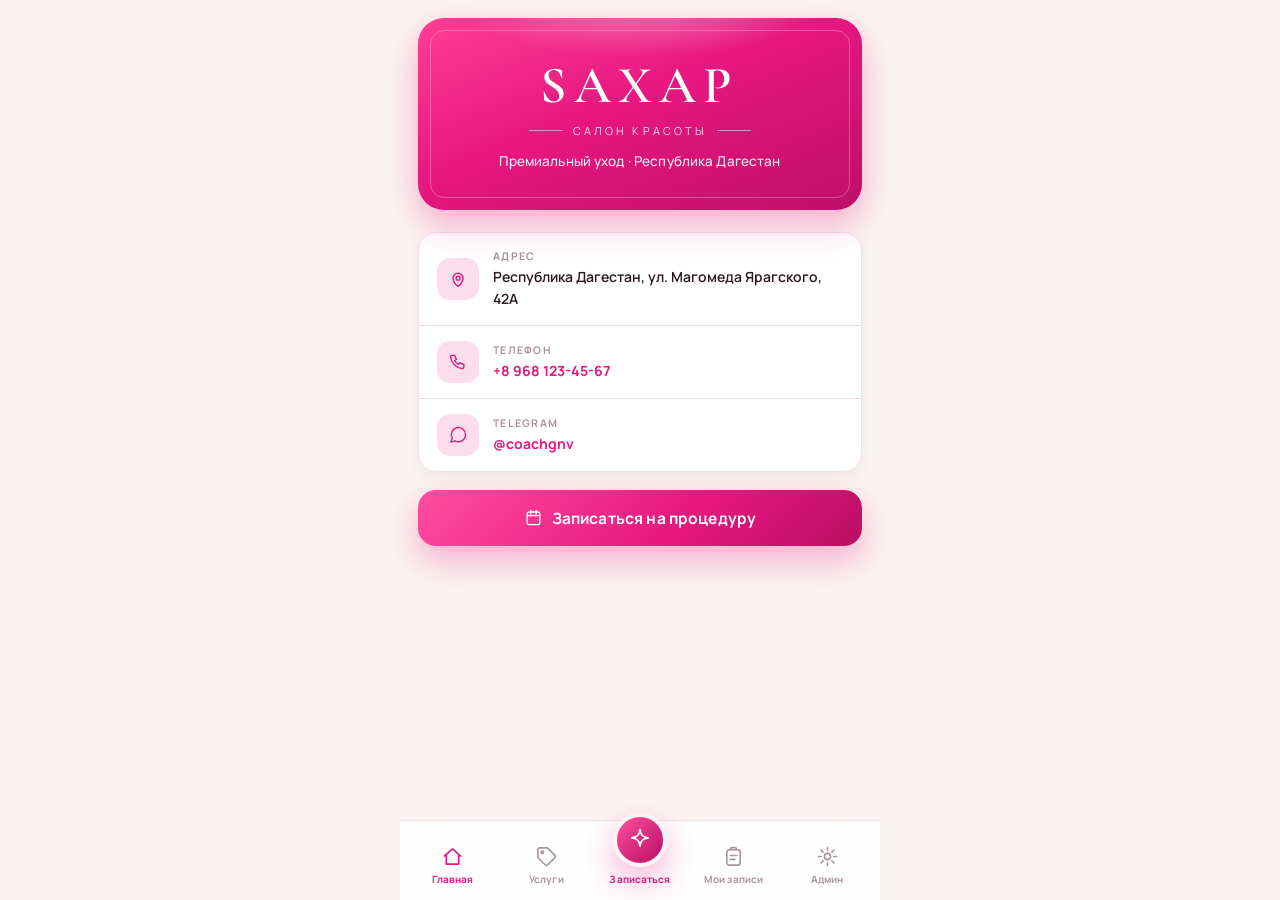
==== static/preview.html @ 78e29280 "Дизайн-концепт Magenta Mono: превью новой темы на основе логотипа - style-magenta.css: тема целиком " ====
<!DOCTYPE html>
<html lang="ru">
<head>
  <meta charset="UTF-8">
  <meta name="viewport" content="width=device-width, initial-scale=1.0, maximum-scale=1.0, user-scalable=no">
  <title>SAXAР — превью дизайна</title>
  <link rel="preconnect" href="https://fonts.googleapis.com">
  <link rel="preconnect" href="https://fonts.gstatic.com" crossorigin>
  <link href="https://fonts.googleapis.com/css2?family=Cormorant+Garamond:wght@500;600;700&family=Manrope:wght@400;500;600;700;800&display=swap&subset=cyrillic,latin" rel="stylesheet">
  <link rel="stylesheet" href="style.css?v=20260613">
  <!-- ════ ЗАГЛУШКИ ДЛЯ ОФФЛАЙН-ПРЕВЬЮ (Telegram + API) ════ -->
  <script>
    // Заглушка Telegram WebApp — initData пустой, чтобы показать вкладку «Админ»
    window.Telegram = { WebApp: {
      ready(){}, expand(){},
      initData: '',
      initDataUnsafe: { user: { id: 1, first_name: 'Амина', last_name: '' } },
      HapticFeedback: { selectionChanged(){}, notificationOccurred(){} },
      showConfirm(msg, cb){ cb(window.confirm(msg)); },
    }};

    // Мок-данные
    const MOCK_SERVICES = [
      { "id": "w_dep_pudra", "name": "Пудра энзимная", "price": "60 руб", "duration": 10, "category": "🪒 Депиляция (доп.)", "gender": "female"},
      { "id": "w_dep_maska", "name": "Противовоспалительная маска", "price": "60 руб", "duration": 10, "category": "🪒 Депиляция (доп.)", "gender": "female"},
      { "id": "w_dep_gel", "name": "Обезболивающий гель", "price": "650 руб", "duration": 10, "category": "🪒 Депиляция (доп.)", "gender": "female"},
      { "id": "w_vosk_telo", "name": "Всё тело (подмышки+бикини+ноги полностью)", "price": "2100 руб", "duration": 90, "category": "🪒 Восковая депиляция", "gender": "female"},
      { "id": "w_vosk_podm", "name": "Подмышечные впадины", "price": "300 руб", "duration": 20, "category": "🪒 Восковая депиляция", "gender": "female"},
      { "id": "w_vosk_bikini_tr", "name": "Бикини трусики", "price": "400 руб", "duration": 20, "category": "🪒 Восковая депиляция", "gender": "female"},
      { "id": "w_vosk_bikini_gl", "name": "Бикини глубокое", "price": "700 руб", "duration": 30, "category": "🪒 Восковая депиляция", "gender": "female"},
      { "id": "w_vosk_nogi_do", "name": "Ноги до колен", "price": "600 руб", "duration": 30, "category": "🪒 Восковая депиляция", "gender": "female"},
      { "id": "w_vosk_nogi_vyshe", "name": "Ноги выше колен", "price": "600 руб", "duration": 30, "category": "🪒 Восковая депиляция", "gender": "female"},
      { "id": "w_vosk_nogi_pol", "name": "Ноги полностью", "price": "1100 руб", "duration": 60, "category": "🪒 Восковая депиляция", "gender": "female"},
      { "id": "w_vosk_ruki_do", "name": "Руки до локтя", "price": "350 руб", "duration": 20, "category": "🪒 Восковая депиляция", "gender": "female"},
      { "id": "w_vosk_ruki_34", "name": "Руки 3/4", "price": "600 руб", "duration": 30, "category": "🪒 Восковая депиляция", "gender": "female"},
      { "id": "w_vosk_ruki_pol", "name": "Руки полностью", "price": "700 руб", "duration": 40, "category": "🪒 Восковая депиляция", "gender": "female"},
      { "id": "w_vosk_zona", "name": "Ягодицы/Живот/Спина/Грудь (1 зона)", "price": "400 руб", "duration": 20, "category": "🪒 Восковая депиляция", "gender": "female"},
      { "id": "w_vosk_liniya", "name": "Линия живота/колени/плечи/кисти/пальцы/ареолы", "price": "100 руб", "duration": 10, "category": "🪒 Восковая депиляция", "gender": "female"},
      { "id": "w_polvosk_telo", "name": "Всё тело (подмышки+бикини+ноги полностью)", "price": "3900 руб", "duration": 120, "category": "🪒 Полимерный воск", "gender": "female"},
      { "id": "w_polvosk_lico_zona", "name": "Область лица", "price": "250 руб", "duration": 15, "category": "🪒 Полимерный воск", "gender": "female"},
      { "id": "w_polvosk_lico_pol", "name": "Лицо полностью", "price": "950 руб", "duration": 30, "category": "🪒 Полимерный воск", "gender": "female"},
      { "id": "w_polvosk_podm", "name": "Подмышечные впадины", "price": "400 руб", "duration": 20, "category": "🪒 Полимерный воск", "gender": "female"},
      { "id": "w_polvosk_bikini_tr", "name": "Бикини трусики", "price": "600 руб", "duration": 25, "category": "🪒 Полимерный воск", "gender": "female"},
      { "id": "w_polvosk_bikini_gl", "name": "Бикини глубокое", "price": "1200 руб", "duration": 40, "category": "🪒 Полимерный воск", "gender": "female"},
      { "id": "w_polvosk_nogi_do", "name": "Ноги до колен", "price": "1100 руб", "duration": 40, "category": "🪒 Полимерный воск", "gender": "female"},
      { "id": "w_polvosk_nogi_vyshe", "name": "Ноги выше колен", "price": "1100 руб", "duration": 40, "category": "🪒 Полимерный воск", "gender": "female"},
      { "id": "w_polvosk_nogi_pol", "name": "Ноги полностью", "price": "2200 руб", "duration": 60, "category": "🪒 Полимерный воск", "gender": "female"},
      { "id": "w_polvosk_ruki_do", "name": "Руки до локтя", "price": "550 руб", "duration": 25, "category": "🪒 Полимерный воск", "gender": "female"},
      { "id": "w_polvosk_ruki_pol", "name": "Руки полностью", "price": "1100 руб", "duration": 50, "category": "🪒 Полимерный воск", "gender": "female"},
      { "id": "w_polvosk_zona", "name": "Ягодицы/Живот/Спина/Грудь (1 зона)", "price": "600 руб", "duration": 20, "category": "🪒 Полимерный воск", "gender": "female"},
      { "id": "w_polvosk_liniya", "name": "Линия живота/колени/плечи (1 зона)", "price": "250 руб", "duration": 10, "category": "🪒 Полимерный воск", "gender": "female"},
      { "id": "w_polvosk_nos", "name": "Нос/Уши (1 зона)", "price": "350 руб", "duration": 10, "category": "🪒 Полимерный воск", "gender": "female"},
      { "id": "w_skins_telo", "name": "Всё тело (подмышки+бикини+ноги полностью)", "price": "6300 руб", "duration": 120, "category": "🪒 SKIN'S POSTAVKA #1", "gender": "female"},
      { "id": "w_skins_lico", "name": "Область лица", "price": "450 руб", "duration": 15, "category": "🪒 SKIN'S POSTAVKA #1", "gender": "female"},
      { "id": "w_skins_podm", "name": "Подмышечные впадины", "price": "600 руб", "duration": 20, "category": "🪒 SKIN'S POSTAVKA #1", "gender": "female"},
      { "id": "w_skins_bikini_tr", "name": "Бикини трусики", "price": "850 руб", "duration": 25, "category": "🪒 SKIN'S POSTAVKA #1", "gender": "female"},
      { "id": "w_skins_bikini_gl", "name": "Бикини глубокое", "price": "1800 руб", "duration": 40, "category": "🪒 SKIN'S POSTAVKA #1", "gender": "female"},
      { "id": "w_skins_nogi_do", "name": "Ноги до колен", "price": "1950 руб", "duration": 50, "category": "🪒 SKIN'S POSTAVKA #1", "gender": "female"},
      { "id": "w_skins_nogi_vyshe", "name": "Ноги выше колен", "price": "1950 руб", "duration": 50, "category": "🪒 SKIN'S POSTAVKA #1", "gender": "female"},
      { "id": "w_skins_nogi_pol", "name": "Ноги полностью", "price": "3900 руб", "duration": 90, "category": "🪒 SKIN'S POSTAVKA #1", "gender": "female"},
      { "id": "w_skins_ruki_do", "name": "Руки до локтя", "price": "950 руб", "duration": 30, "category": "🪒 SKIN'S POSTAVKA #1", "gender": "female"},
      { "id": "w_skins_ruki_pol", "name": "Руки полностью", "price": "1700 руб", "duration": 50, "category": "🪒 SKIN'S POSTAVKA #1", "gender": "female"},
      { "id": "w_skins_zona", "name": "Ягодицы/Живот/Спина/Грудь (1 зона)", "price": "950 руб", "duration": 25, "category": "🪒 SKIN'S POSTAVKA #1", "gender": "female"},
      { "id": "w_skins_nos", "name": "Нос/Уши (1 зона)", "price": "350 руб", "duration": 10, "category": "🪒 SKIN'S POSTAVKA #1", "gender": "female"},
      { "id": "w_skins_kisti", "name": "Кисти/Пальцы/Ареолы/Линия живота", "price": "400 руб", "duration": 10, "category": "🪒 SKIN'S POSTAVKA #1", "gender": "female"},
      { "id": "w_gel_bikini_podm", "name": "Бикини + подмышечные впадины", "price": "1950 руб", "duration": 50, "category": "🪒 Гелевая депиляция", "gender": "female"},
      { "id": "w_gel_lico_zona", "name": "Область лица", "price": "300 руб", "duration": 15, "category": "🪒 Гелевая депиляция", "gender": "female"},
      { "id": "w_gel_lico_pol", "name": "Лицо полностью", "price": "1100 руб", "duration": 30, "category": "🪒 Гелевая депиляция", "gender": "female"},
      { "id": "w_gel_podm", "name": "Подмышечные впадины", "price": "500 руб", "duration": 20, "category": "🪒 Гелевая депиляция", "gender": "female"},
      { "id": "w_gel_bikini_tr", "name": "Бикини трусики", "price": "850 руб", "duration": 25, "category": "🪒 Гелевая депиляция", "gender": "female"},
      { "id": "w_gel_bikini_gl", "name": "Бикини глубокое", "price": "1450 руб", "duration": 40, "category": "🪒 Гелевая депиляция", "gender": "female"},
      { "id": "w_gel_zona", "name": "Ягодицы/Живот/Спина/Грудь (1 зона)", "price": "750 руб", "duration": 25, "category": "🪒 Гелевая депиляция", "gender": "female"},
      { "id": "w_gel_kisti", "name": "Кисти/Пальцы/Ареолы/Линия живота", "price": "300 руб", "duration": 10, "category": "🪒 Гелевая депиляция", "gender": "female"},
      { "id": "w_gel_nos", "name": "Нос/Уши (1 зона)", "price": "400 руб", "duration": 10, "category": "🪒 Гелевая депиляция", "gender": "female"},
      { "id": "w_sugar_telo", "name": "Всё тело (подмышки+бикини+ноги полностью)", "price": "2550 руб", "duration": 120, "category": "🍬 Шугаринг", "gender": "female"},
      { "id": "w_sugar_lico_zona", "name": "Область лица", "price": "250 руб", "duration": 15, "category": "🍬 Шугаринг", "gender": "female"},
      { "id": "w_sugar_lico_pol", "name": "Лицо полностью", "price": "700 руб", "duration": 30, "category": "🍬 Шугаринг", "gender": "female"},
      { "id": "w_sugar_podm", "name": "Подмышечные впадины", "price": "300 руб", "duration": 20, "category": "🍬 Шугаринг", "gender": "female"},
      { "id": "w_sugar_bikini_tr", "name": "Бикини трусики", "price": "400 руб", "duration": 25, "category": "🍬 Шугаринг", "gender": "female"},
      { "id": "w_sugar_bikini_gl", "name": "Бикини глубокое", "price": "1000 руб", "duration": 40, "category": "🍬 Шугаринг", "gender": "female"},
      { "id": "w_sugar_nogi_do", "name": "Ноги до колен", "price": "650 руб", "duration": 30, "category": "🍬 Шугаринг", "gender": "female"},
      { "id": "w_sugar_nogi_vyshe", "name": "Ноги выше колен", "price": "650 руб", "duration": 30, "category": "🍬 Шугаринг", "gender": "female"},
      { "id": "w_sugar_nogi_pol", "name": "Ноги полностью", "price": "1300 руб", "duration": 60, "category": "🍬 Шугаринг", "gender": "female"},
      { "id": "w_sugar_ruki_do", "name": "Руки до локтя", "price": "350 руб", "duration": 20, "category": "🍬 Шугаринг", "gender": "female"},
      { "id": "w_sugar_ruki_pol", "name": "Руки полностью", "price": "650 руб", "duration": 40, "category": "🍬 Шугаринг", "gender": "female"},
      { "id": "w_sugar_zona", "name": "Ягодицы/Живот/Спина/Грудь (1 зона)", "price": "500 руб", "duration": 20, "category": "🍬 Шугаринг", "gender": "female"},
      { "id": "w_sugar_kisti", "name": "Кисти/Пальцы/Ареолы/Линия живота", "price": "150 руб", "duration": 10, "category": "🍬 Шугаринг", "gender": "female"},
      { "id": "w_aqua_lico", "name": "Область лица", "price": "300 руб", "duration": 15, "category": "💧 Aqua шугаринг", "gender": "female"},
      { "id": "w_aqua_lico_pol", "name": "Лицо полностью", "price": "800 руб", "duration": 30, "category": "💧 Aqua шугаринг", "gender": "female"},
      { "id": "w_aqua_podm", "name": "Подмышечные впадины", "price": "400 руб", "duration": 20, "category": "💧 Aqua шугаринг", "gender": "female"},
      { "id": "w_aqua_bikini_tr", "name": "Бикини трусики", "price": "700 руб", "duration": 25, "category": "💧 Aqua шугаринг", "gender": "female"},
      { "id": "w_aqua_bikini_gl", "name": "Бикини глубокое", "price": "1250 руб", "duration": 40, "category": "💧 Aqua шугаринг", "gender": "female"},
      { "id": "w_aqua_nogi_do", "name": "Ноги до колен", "price": "700 руб", "duration": 30, "category": "💧 Aqua шугаринг", "gender": "female"},
      { "id": "w_aqua_nogi_vyshe", "name": "Ноги выше колен", "price": "800 руб", "duration": 30, "category": "💧 Aqua шугаринг", "gender": "female"},
      { "id": "w_aqua_nogi_pol", "name": "Ноги полностью", "price": "1400 руб", "duration": 60, "category": "💧 Aqua шугаринг", "gender": "female"},
      { "id": "w_aqua_plechi", "name": "Плечи", "price": "300 руб", "duration": 15, "category": "💧 Aqua шугаринг", "gender": "female"},
      { "id": "w_aqua_poyasnica", "name": "Поясница", "price": "350 руб", "duration": 15, "category": "💧 Aqua шугаринг", "gender": "female"},
      { "id": "w_aqua_spina", "name": "Спина полностью", "price": "850 руб", "duration": 40, "category": "💧 Aqua шугаринг", "gender": "female"},
      { "id": "w_aqua_zona", "name": "Ягодицы/Живот/Грудь (1 зона)", "price": "750 руб", "duration": 25, "category": "💧 Aqua шугаринг", "gender": "female"},
      { "id": "w_aqua_kisti", "name": "Кисти/Пальцы/Ареолы (1 зона)", "price": "300 руб", "duration": 10, "category": "💧 Aqua шугаринг", "gender": "female"},
      { "id": "w_lazer_podm_bikini", "name": "Подмышки + бикини глубокое", "price": "2000 руб", "duration": 60, "category": "⚡ Лазерная эпиляция", "gender": "female"},
      { "id": "w_lazer_podm_bikini_nogi_do", "name": "Подмышки + бикини + ноги до/выше колен", "price": "4000 руб", "duration": 90, "category": "⚡ Лазерная эпиляция", "gender": "female"},
      { "id": "w_lazer_podm_bikini_nogi_pol", "name": "Подмышки + бикини + ноги полностью", "price": "6000 руб", "duration": 120, "category": "⚡ Лазерная эпиляция", "gender": "female"},
      { "id": "w_lazer_bikini_nogi_do", "name": "Бикини + ноги до/выше колен", "price": "3400 руб", "duration": 80, "category": "⚡ Лазерная эпиляция", "gender": "female"},
      { "id": "w_lazer_bikini_nogi_pol", "name": "Бикини + ноги полностью", "price": "5400 руб", "duration": 100, "category": "⚡ Лазерная эпиляция", "gender": "female"},
      { "id": "w_lazer_lico", "name": "Область лица", "price": "500 руб", "duration": 20, "category": "⚡ Лазерная эпиляция", "gender": "female"},
      { "id": "w_lazer_podm", "name": "Подмышечные впадины", "price": "600 руб", "duration": 20, "category": "⚡ Лазерная эпиляция", "gender": "female"},
      { "id": "w_lazer_bikini_gl", "name": "Бикини глубокое", "price": "1400 руб", "duration": 40, "category": "⚡ Лазерная эпиляция", "gender": "female"},
      { "id": "w_lazer_bikini_tr", "name": "Бикини трусики", "price": "1000 руб", "duration": 30, "category": "⚡ Лазерная эпиляция", "gender": "female"},
      { "id": "w_lazer_nogi_do", "name": "Ноги до колен", "price": "2000 руб", "duration": 50, "category": "⚡ Лазерная эпиляция", "gender": "female"},
      { "id": "w_lazer_nogi_vyshe", "name": "Ноги выше колен", "price": "2000 руб", "duration": 50, "category": "⚡ Лазерная эпиляция", "gender": "female"},
      { "id": "w_lazer_nogi_pol", "name": "Ноги полностью", "price": "4000 руб", "duration": 90, "category": "⚡ Лазерная эпиляция", "gender": "female"},
      { "id": "w_lazer_ruki_do", "name": "Руки до локтя", "price": "1500 руб", "duration": 40, "category": "⚡ Лазерная эпиляция", "gender": "female"},
      { "id": "w_lazer_ruki_pol", "name": "Руки полностью", "price": "3000 руб", "duration": 70, "category": "⚡ Лазерная эпиляция", "gender": "female"},
      { "id": "w_lazer_zona", "name": "Ягодицы/Живот/Спина/Грудь (1 зона)", "price": "1100 руб", "duration": 30, "category": "⚡ Лазерная эпиляция", "gender": "female"},
      { "id": "w_geling_lico", "name": "Область лица", "price": "200 руб", "duration": 15, "category": "🌿 Geling", "gender": "female"},
      { "id": "w_geling_podm", "name": "Подмышечные впадины", "price": "500 руб", "duration": 20, "category": "🌿 Geling", "gender": "female"},
      { "id": "w_geling_bikini_tr", "name": "Бикини трусики", "price": "350 руб", "duration": 20, "category": "🌿 Geling", "gender": "female"},
      { "id": "w_geling_bikini_gl", "name": "Бикини глубокое", "price": "700 руб", "duration": 35, "category": "🌿 Geling", "gender": "female"},
      { "id": "w_geling_nogi_do", "name": "Ноги до колен", "price": "1200 руб", "duration": 40, "category": "🌿 Geling", "gender": "female"},
      { "id": "w_geling_nogi_vyshe", "name": "Ноги выше колен", "price": "1200 руб", "duration": 40, "category": "🌿 Geling", "gender": "female"},
      { "id": "w_geling_nogi_pol", "name": "Ноги полностью", "price": "2400 руб", "duration": 75, "category": "🌿 Geling", "gender": "female"},
      { "id": "w_geling_ruki_do", "name": "Руки до локтя", "price": "700 руб", "duration": 30, "category": "🌿 Geling", "gender": "female"},
      { "id": "w_geling_liniya", "name": "Линия живота", "price": "200 руб", "duration": 10, "category": "🌿 Geling", "gender": "female"},
      { "id": "w_geling_zona", "name": "Спина/Живот/Плечи/Ягодицы (1 зона)", "price": "700 руб", "duration": 25, "category": "🌿 Geling", "gender": "female"},
      { "id": "w_man_klass", "name": "Маникюр на выбор (классический/комбинированный/аппаратный)", "price": "1000 руб", "duration": 60, "category": "💅 Маникюр", "gender": "female"},
      { "id": "w_man_kompl_gel", "name": "Комплекс: маникюр + снятие + покрытие гель-лак", "price": "1750 руб", "duration": 90, "category": "💅 Маникюр", "gender": "female"},
      { "id": "w_man_kompl_spa", "name": "Комплекс: маникюр + снятие + покрытие + СПА уход + масло + массаж", "price": "2500 руб", "duration": 120, "category": "💅 Маникюр", "gender": "female"},
      { "id": "w_man_detsky", "name": "Маникюр детский (до 7 лет)", "price": "400 руб", "duration": 30, "category": "💅 Маникюр", "gender": "female"},
      { "id": "w_man_yapon", "name": "Маникюр японский", "price": "1400 руб", "duration": 75, "category": "💅 Маникюр", "gender": "female"},
      { "id": "w_man_parafin", "name": "Парафинотерапия рук", "price": "400 руб", "duration": 20, "category": "💅 Маникюр", "gender": "female"},
      { "id": "w_man_spa", "name": "SPA-уход для рук", "price": "450 руб", "duration": 25, "category": "💅 Маникюр", "gender": "female"},
      { "id": "w_man_massage", "name": "Массаж кистей 15 минут", "price": "400 руб", "duration": 15, "category": "💅 Маникюр", "gender": "female"},
      { "id": "w_man_polirovka", "name": "Полировка ногтей", "price": "300 руб", "duration": 15, "category": "💅 Маникюр", "gender": "female"},
      { "id": "w_pokr_lak", "name": "Лак", "price": "550 руб", "duration": 20, "category": "💅 Покрытие", "gender": "female"},
      { "id": "w_pokr_lak_halal", "name": "Лак HALAL", "price": "650 руб", "duration": 20, "category": "💅 Покрытие", "gender": "female"},
      { "id": "w_pokr_gel", "name": "Гель-лак", "price": "750 руб", "duration": 30, "category": "💅 Покрытие", "gender": "female"},
      { "id": "w_pokr_gel_luxio", "name": "Гель-лак LUXIO", "price": "1200 руб", "duration": 30, "category": "💅 Покрытие", "gender": "female"},
      { "id": "w_pokr_inki", "name": "Экоглянцевание INKI (HALAL)", "price": "850 руб", "duration": 30, "category": "💅 Покрытие", "gender": "female"},
      { "id": "w_pokr_yapon_vtirka", "name": "Японская втирка", "price": "600 руб", "duration": 20, "category": "💅 Покрытие", "gender": "female"},
      { "id": "w_pokr_snyatie_s", "name": "Снятие гель-лака с последующим покрытием", "price": "250 руб", "duration": 20, "category": "💅 Покрытие", "gender": "female"},
      { "id": "w_pokr_snyatie_bez", "name": "Снятие гель-лака без покрытия", "price": "400 руб", "duration": 20, "category": "💅 Покрытие", "gender": "female"},
      { "id": "w_pokr_hna", "name": "Покрытие хной", "price": "550 руб", "duration": 25, "category": "💅 Покрытие", "gender": "female"},
      { "id": "w_pokr_tochki_hna", "name": "Точки хной", "price": "250 руб", "duration": 15, "category": "💅 Покрытие", "gender": "female"},
      { "id": "w_pokr_snyatie_gel", "name": "Снятие укрепления гелем", "price": "400 руб", "duration": 20, "category": "💅 Покрытие", "gender": "female"},
      { "id": "w_nar_ukrp_gel", "name": "Укрепление гелем под гель-лак", "price": "650 руб", "duration": 40, "category": "💅 Наращивание и дизайн", "gender": "female"},
      { "id": "w_nar_ukrp_kamuf", "name": "Укрепление камуфлирующим гелем", "price": "1500 руб", "duration": 60, "category": "💅 Наращивание и дизайн", "gender": "female"},
      { "id": "w_nar_noghi", "name": "Наращивание ногтей", "price": "2350 руб", "duration": 120, "category": "💅 Наращивание и дизайн", "gender": "female"},
      { "id": "w_nar_snyatie", "name": "Снятие нарощенных ногтей", "price": "600 руб", "duration": 30, "category": "💅 Наращивание и дизайн", "gender": "female"},
      { "id": "w_nar_korrekciya", "name": "Коррекция ногтей", "price": "70% от стоимости", "duration": 90, "category": "💅 Наращивание и дизайн", "gender": "female"},
      { "id": "w_nar_french", "name": "Френч", "price": "400 руб", "duration": 20, "category": "💅 Наращивание и дизайн", "gender": "female"},
      { "id": "w_nar_lunki", "name": "Лунки/Втирка", "price": "400 руб", "duration": 20, "category": "💅 Наращивание и дизайн", "gender": "female"},
      { "id": "w_nar_slider", "name": "Слайдер/Втирка (1 ноготь)", "price": "60 руб", "duration": 5, "category": "💅 Наращивание и дизайн", "gender": "female"},
      { "id": "w_nar_rospis", "name": "Художественная роспись (1 ноготь)", "price": "300 руб", "duration": 10, "category": "💅 Наращивание и дизайн", "gender": "female"},
      { "id": "w_ped_palchiki", "name": "Обработка пальчиков", "price": "650 руб", "duration": 30, "category": "🦶 Педикюр", "gender": "female"},
      { "id": "w_ped_stopy", "name": "Обработка стоп", "price": "750 руб", "duration": 30, "category": "🦶 Педикюр", "gender": "female"},
      { "id": "w_ped_klass", "name": "Педикюр на выбор (классический/комбинированный/аппаратный)", "price": "1200 руб", "duration": 60, "category": "🦶 Педикюр", "gender": "female"},
      { "id": "w_ped_kompl_gel", "name": "Комплекс: педикюр + снятие + покрытие гель-лак", "price": "1950 руб", "duration": 90, "category": "🦶 Педикюр", "gender": "female"},
      { "id": "w_ped_kompl_spa", "name": "Комплекс: педикюр + снятие + покрытие + СПА уход + масло + массаж", "price": "2750 руб", "duration": 120, "category": "🦶 Педикюр", "gender": "female"},
      { "id": "w_ped_yapon", "name": "Педикюр японский", "price": "1500 руб", "duration": 75, "category": "🦶 Педикюр", "gender": "female"},
      { "id": "w_ped_smart", "name": "SMART-педикюр", "price": "1800 руб", "duration": 90, "category": "🦶 Педикюр", "gender": "female"},
      { "id": "w_ped_golden", "name": "Педикюр Golden Trace", "price": "2200 руб", "duration": 90, "category": "🦶 Педикюр", "gender": "female"},
      { "id": "w_ped_parafin", "name": "Парафинотерапия ног", "price": "450 руб", "duration": 20, "category": "🦶 Педикюр", "gender": "female"},
      { "id": "w_ped_spa", "name": "SPA-уход для ног", "price": "500 руб", "duration": 25, "category": "🦶 Педикюр", "gender": "female"},
      { "id": "w_ped_massage", "name": "Массаж стоп 15 минут", "price": "500 руб", "duration": 15, "category": "🦶 Педикюр", "gender": "female"},
      { "id": "w_brov_oform_kraska", "name": "Оформление бровей пинцет/воск + окрашивание краской", "price": "1200 руб", "duration": 45, "category": "👁 Брови", "gender": "female"},
      { "id": "w_brov_oform_hna", "name": "Оформление бровей пинцет/воск + окрашивание хной", "price": "1200 руб", "duration": 45, "category": "👁 Брови", "gender": "female"},
      { "id": "w_brov_oform", "name": "Оформление пинцетом/воском", "price": "700 руб", "duration": 30, "category": "👁 Брови", "gender": "female"},
      { "id": "w_brov_kraska", "name": "Окрашивание бровей краской", "price": "700 руб", "duration": 20, "category": "👁 Брови", "gender": "female"},
      { "id": "w_brov_hna", "name": "Окрашивание бровей хной", "price": "700 руб", "duration": 20, "category": "👁 Брови", "gender": "female"},
      { "id": "w_brov_kompl_full", "name": "Комплекс: оформление + окрашивание + долговременная укладка + Счастье для бровей", "price": "3500 руб", "duration": 120, "category": "👁 Брови", "gender": "female"},
      { "id": "w_brov_kompl_ukl", "name": "Комплекс: оформление + окрашивание + долговременная укладка", "price": "2700 руб", "duration": 90, "category": "👁 Брови", "gender": "female"},
      { "id": "w_brov_kompl_oform_ukl", "name": "Комплекс: оформление бровей + долговременная укладка", "price": "2000 руб", "duration": 75, "category": "👁 Брови", "gender": "female"},
      { "id": "w_brov_lamin_sigma", "name": "Ламинирование бровей SIGMA", "price": "1800 руб", "duration": 60, "category": "👁 Брови", "gender": "female"},
      { "id": "w_brov_lamin_lami", "name": "Ламинирование бровей LAMI SMART", "price": "2000 руб", "duration": 60, "category": "👁 Брови", "gender": "female"},
      { "id": "w_brov_velvet", "name": "Вельвет бровей", "price": "2600 руб", "duration": 75, "category": "👁 Брови", "gender": "female"},
      { "id": "w_brov_schaste", "name": "Счастье для бровей", "price": "1000 руб", "duration": 30, "category": "👁 Брови", "gender": "female"},
      { "id": "w_brov_osvetlenie", "name": "Деликатное осветление бровей", "price": "500 руб", "duration": 20, "category": "👁 Брови", "gender": "female"},
      { "id": "w_res_okrash", "name": "Окрашивание ресниц", "price": "800 руб", "duration": 20, "category": "👁 Ресницы", "gender": "female"},
      { "id": "w_res_lamin_sigma", "name": "Ламинирование ресниц SIGMA", "price": "2000 руб", "duration": 60, "category": "👁 Ресницы", "gender": "female"},
      { "id": "w_res_lamin_lami", "name": "Ламинирование ресниц LAMI SMART", "price": "2400 руб", "duration": 60, "category": "👁 Ресницы", "gender": "female"},
      { "id": "w_res_velvet", "name": "Вельвет ресниц", "price": "2700 руб", "duration": 75, "category": "👁 Ресницы", "gender": "female"},
      { "id": "w_res_schaste", "name": "Счастье для ресниц", "price": "1200 руб", "duration": 30, "category": "👁 Ресницы", "gender": "female"},
      { "id": "w_res_kompl_ukl", "name": "Комплекс: окрашивание ресниц + долговременная укладка", "price": "2500 руб", "duration": 90, "category": "👁 Ресницы", "gender": "female"},
      { "id": "w_res_kompl_full", "name": "Комплекс: окрашивание ресниц + долговременная укладка + Счастье для ресниц", "price": "3500 руб", "duration": 120, "category": "👁 Ресницы", "gender": "female"},
      { "id": "w_res_express", "name": "Экспресс-наращивание ресниц", "price": "1300 руб", "duration": 60, "category": "👁 Ресницы", "gender": "female"},
      { "id": "w_res_nar_1d", "name": "Наращивание ресниц 1D", "price": "1750 руб", "duration": 90, "category": "👁 Ресницы", "gender": "female"},
      { "id": "w_res_nar_15d", "name": "Наращивание ресниц 1.5D", "price": "2000 руб", "duration": 95, "category": "👁 Ресницы", "gender": "female"},
      { "id": "w_res_nar_2d", "name": "Наращивание ресниц 2D", "price": "2300 руб", "duration": 100, "category": "👁 Ресницы", "gender": "female"},
      { "id": "w_res_nar_3d", "name": "Наращивание ресниц 3D", "price": "2500 руб", "duration": 110, "category": "👁 Ресницы", "gender": "female"},
      { "id": "w_res_nar_45d", "name": "Наращивание ресниц 4/5D", "price": "3000 руб", "duration": 120, "category": "👁 Ресницы", "gender": "female"},
      { "id": "w_res_effekt", "name": "Эффект ресниц (мокрый/Кайли/цветные)", "price": "450 руб", "duration": 20, "category": "👁 Ресницы", "gender": "female"},
      { "id": "w_res_korrekciya", "name": "Коррекция ресниц", "price": "70% от стоимости", "duration": 60, "category": "👁 Ресницы", "gender": "female"},
      { "id": "w_res_snyatie", "name": "Снятие ресниц", "price": "350 руб", "duration": 20, "category": "👁 Ресницы", "gender": "female"},
      { "id": "w_mak_express", "name": "Макияж «Экспресс»", "price": "1800 руб", "duration": 45, "category": "💄 Макияж", "gender": "female"},
      { "id": "w_mak_dnevnoy", "name": "Дневной макияж", "price": "2800 руб", "duration": 60, "category": "💄 Макияж", "gender": "female"},
      { "id": "w_mak_vecherny", "name": "Вечерний макияж", "price": "3700 руб", "duration": 75, "category": "💄 Макияж", "gender": "female"},
      { "id": "w_mak_slozhny", "name": "Сложный макияж", "price": "5000 руб", "duration": 90, "category": "💄 Макияж", "gender": "female"},
      { "id": "w_mak_puchki_express", "name": "Ресничные пучки — экспресс объём", "price": "400 руб", "duration": 20, "category": "💄 Макияж", "gender": "female"},
      { "id": "w_mak_puchki_pol", "name": "Ресничные пучки — полный объём", "price": "600 руб", "duration": 30, "category": "💄 Макияж", "gender": "female"},
      { "id": "w_obraz_dnevnoy", "name": "Дневной образ", "price": "3800 руб", "duration": 120, "category": "💄 Образ", "gender": "female"},
      { "id": "w_obraz_vecherny", "name": "Вечерний образ", "price": "4500 руб", "duration": 150, "category": "💄 Образ", "gender": "female"},
      { "id": "w_obraz_prazdnik", "name": "Праздничный образ", "price": "6000 руб", "duration": 180, "category": "💄 Образ", "gender": "female"},
      { "id": "w_hair_striz", "name": "Стрижка женская", "price": "2000 руб", "duration": 60, "category": "✂️ Стрижка и укладка", "gender": "female"},
      { "id": "w_hair_striz_det", "name": "Стрижка детская (до 7 лет)", "price": "700 руб", "duration": 30, "category": "✂️ Стрижка и укладка", "gender": "female"},
      { "id": "w_hair_podravnivanie", "name": "Подравнивание (одним срезом, без мытья)", "price": "1000 руб", "duration": 20, "category": "✂️ Стрижка и укладка", "gender": "female"},
      { "id": "w_hair_chelka", "name": "Стрижка чёлки", "price": "700 руб", "duration": 15, "category": "✂️ Стрижка и укладка", "gender": "female"},
      { "id": "w_hair_ukladka", "name": "Укладка лёгкая", "price": "1750 руб", "duration": 45, "category": "✂️ Стрижка и укладка", "gender": "female"},
      { "id": "w_hair_mytyo", "name": "Мытьё головы (с сушкой)", "price": "1000 руб", "duration": 30, "category": "✂️ Стрижка и укладка", "gender": "female"},
      { "id": "w_hair_massage", "name": "Массаж головы 15 минут", "price": "400 руб", "duration": 15, "category": "✂️ Стрижка и укладка", "gender": "female"},
      { "id": "w_hair_pricheska", "name": "Причёска вечерняя", "price": "3000–4200 руб", "duration": 90, "category": "✂️ Стрижка и укладка", "gender": "female"},
      { "id": "w_hair_express_prich", "name": "Экспресс-причёска", "price": "2000–3000 руб", "duration": 45, "category": "✂️ Стрижка и укладка", "gender": "female"},
      { "id": "w_hair_gollivud", "name": "Голливудские локоны", "price": "2200 руб", "duration": 60, "category": "✂️ Локоны и косы", "gender": "female"},
      { "id": "w_hair_brashinng", "name": "Локоны на брашинг", "price": "2000 руб", "duration": 60, "category": "✂️ Локоны и косы", "gender": "female"},
      { "id": "w_hair_kosi", "name": "Плетение кос", "price": "1500 руб", "duration": 60, "category": "✂️ Локоны и косы", "gender": "female"},
      { "id": "w_vol_revlon_okr", "name": "Олаплекс при окрашивании", "price": "1500 руб", "duration": 20, "category": "💆 Лечение волос", "gender": "female"},
      { "id": "w_vol_uhod_golova", "name": "Уход за кожей головы / пилинг", "price": "1750 руб", "duration": 30, "category": "💆 Лечение волос", "gender": "female"},
      { "id": "w_vol_lebel_abs_k", "name": "Абсолютное счастье LEBEL — короткая", "price": "3600 руб", "duration": 60, "category": "💆 Лечение волос", "gender": "female"},
      { "id": "w_vol_lebel_abs_s", "name": "Абсолютное счастье LEBEL — средняя", "price": "5500 руб", "duration": 75, "category": "💆 Лечение волос", "gender": "female"},
      { "id": "w_vol_lebel_abs_d", "name": "Абсолютное счастье LEBEL — длинная", "price": "6500 руб", "duration": 90, "category": "💆 Лечение волос", "gender": "female"},
      { "id": "w_vol_lebel_abs_xl", "name": "Абсолютное счастье LEBEL — очень длинная", "price": "8000 руб", "duration": 105, "category": "💆 Лечение волос", "gender": "female"},
      { "id": "w_vol_lebel_pros_k", "name": "«Проснись голова» LEBEL — короткая", "price": "1750 руб", "duration": 40, "category": "💆 Лечение волос", "gender": "female"},
      { "id": "w_vol_lebel_pros_s", "name": "«Проснись голова» LEBEL — средняя", "price": "2400 руб", "duration": 50, "category": "💆 Лечение волос", "gender": "female"},
      { "id": "w_vol_lebel_pros_d", "name": "«Проснись голова» LEBEL — длинная", "price": "3000 руб", "duration": 60, "category": "💆 Лечение волос", "gender": "female"},
      { "id": "w_vol_lebel_blesk_k", "name": "Блеск и сила LEBEL — короткая", "price": "1800 руб", "duration": 40, "category": "💆 Лечение волос", "gender": "female"},
      { "id": "w_vol_lebel_blesk_s", "name": "Блеск и сила LEBEL — средняя", "price": "2600 руб", "duration": 50, "category": "💆 Лечение волос", "gender": "female"},
      { "id": "w_vol_lebel_blesk_d", "name": "Блеск и сила LEBEL — длинная", "price": "3700 руб", "duration": 60, "category": "💆 Лечение волос", "gender": "female"},
      { "id": "w_vol_matrix_express", "name": "Экспресс-уход Matrix", "price": "500 руб", "duration": 20, "category": "💆 Лечение волос", "gender": "female"},
      { "id": "w_vol_lebel_sila_k", "name": "Жизненная сила LEBEL — короткая", "price": "2100 руб", "duration": 40, "category": "💆 Лечение волос", "gender": "female"},
      { "id": "w_vol_lebel_sila_s", "name": "Жизненная сила LEBEL — средняя", "price": "2400 руб", "duration": 50, "category": "💆 Лечение волос", "gender": "female"},
      { "id": "w_vol_lebel_sila_d", "name": "Жизненная сила LEBEL — длинная", "price": "3000 руб", "duration": 60, "category": "💆 Лечение волос", "gender": "female"},
      { "id": "w_vol_nanoplas_k", "name": "Нанопластика — короткая", "price": "4000 руб", "duration": 90, "category": "💆 Лечение волос", "gender": "female"},
      { "id": "w_vol_nanoplas_s", "name": "Нанопластика — средняя", "price": "7500 руб", "duration": 110, "category": "💆 Лечение волос", "gender": "female"},
      { "id": "w_vol_nanoplas_d", "name": "Нанопластика — длинная", "price": "9000 руб", "duration": 130, "category": "💆 Лечение волос", "gender": "female"},
      { "id": "w_vol_botox_k", "name": "Ботокс волос Honma Tokio — короткая", "price": "4000 руб", "duration": 90, "category": "💆 Лечение волос", "gender": "female"},
      { "id": "w_vol_botox_s", "name": "Ботокс волос Honma Tokio — средняя", "price": "6000 руб", "duration": 110, "category": "💆 Лечение волос", "gender": "female"},
      { "id": "w_vol_botox_d", "name": "Ботокс волос Honma Tokio — длинная", "price": "11600 руб", "duration": 130, "category": "💆 Лечение волос", "gender": "female"},
      { "id": "w_vol_zavivka", "name": "Биозавивка волос (карвинг)", "price": "4800–8400 руб", "duration": 120, "category": "💆 Лечение волос", "gender": "female"},
      { "id": "w_vol_keratin_k", "name": "Кератиновое выпрямление — короткая", "price": "5000 руб", "duration": 120, "category": "💆 Лечение волос", "gender": "female"},
      { "id": "w_vol_keratin_s", "name": "Кератиновое выпрямление — средняя", "price": "7550 руб", "duration": 150, "category": "💆 Лечение волос", "gender": "female"},
      { "id": "w_vol_keratin_d", "name": "Кератиновое выпрямление — длинная", "price": "13600 руб", "duration": 180, "category": "💆 Лечение волос", "gender": "female"},
      { "id": "w_vol_limba_total", "name": "Тотальная реконструкция волос LIMBA", "price": "5900/8000 руб", "duration": 120, "category": "💆 Лечение волос", "gender": "female"},
      { "id": "w_vol_limba_pitanie", "name": "Экспресс питание LIMBA", "price": "2450 руб", "duration": 40, "category": "💆 Лечение волос", "gender": "female"},
      { "id": "w_vol_limba_uvl", "name": "Экспресс увлажнение LIMBA", "price": "2000 руб", "duration": 40, "category": "💆 Лечение волос", "gender": "female"},
      { "id": "w_vol_limba_detox", "name": "Детокс и увлажнение в городских условиях LIMBA", "price": "3000 руб", "duration": 50, "category": "💆 Лечение волос", "gender": "female"},
      { "id": "w_vol_limba_uplom", "name": "Уплотнение и защита тонких волос LIMBA", "price": "3000 руб", "duration": 50, "category": "💆 Лечение волос", "gender": "female"},
      { "id": "w_vol_limba_shelk", "name": "Шелковая терапия для жестких волос LIMBA", "price": "3000 руб", "duration": 50, "category": "💆 Лечение волос", "gender": "female"},
      { "id": "w_okr_1ton_k", "name": "Окрашивание/тонирование в 1 тон — короткая", "price": "3800/5400 руб", "duration": 90, "category": "🎨 Окрашивание", "gender": "female"},
      { "id": "w_okr_1ton_s", "name": "Окрашивание/тонирование в 1 тон — средняя", "price": "4900/7000 руб", "duration": 100, "category": "🎨 Окрашивание", "gender": "female"},
      { "id": "w_okr_1ton_d", "name": "Окрашивание/тонирование в 1 тон — длинная", "price": "5900/8300 руб", "duration": 110, "category": "🎨 Окрашивание", "gender": "female"},
      { "id": "w_okr_slozh_k", "name": "Сложное окрашивание — короткая", "price": "5450/6700 руб", "duration": 120, "category": "🎨 Окрашивание", "gender": "female"},
      { "id": "w_okr_slozh_s", "name": "Сложное окрашивание — средняя", "price": "8000/9900 руб", "duration": 150, "category": "🎨 Окрашивание", "gender": "female"},
      { "id": "w_okr_slozh_d", "name": "Сложное окрашивание — длинная", "price": "11900/13200 руб", "duration": 180, "category": "🎨 Окрашивание", "gender": "female"},
      { "id": "w_okr_korni_ton", "name": "Окрашивание корней + тонирование", "price": "3500 руб", "duration": 60, "category": "🎨 Окрашивание", "gender": "female"},
      { "id": "w_okr_airtouch_k", "name": "Airtouch — короткая", "price": "7500/8600 руб", "duration": 150, "category": "🎨 Окрашивание", "gender": "female"},
      { "id": "w_okr_airtouch_s", "name": "Airtouch — средняя", "price": "9800/11600 руб", "duration": 180, "category": "🎨 Окрашивание", "gender": "female"},
      { "id": "w_okr_airtouch_d", "name": "Airtouch — длинная", "price": "13200/15900 руб", "duration": 210, "category": "🎨 Окрашивание", "gender": "female"},
      { "id": "w_okr_melir_k", "name": "Мелирование без тонирования — короткая", "price": "4300/5600 руб", "duration": 90, "category": "🎨 Окрашивание", "gender": "female"},
      { "id": "w_okr_melir_s", "name": "Мелирование без тонирования — средняя", "price": "5400/6600 руб", "duration": 100, "category": "🎨 Окрашивание", "gender": "female"},
      { "id": "w_okr_melir_d", "name": "Мелирование без тонирования — длинная", "price": "6900/8000 руб", "duration": 110, "category": "🎨 Окрашивание", "gender": "female"},
      { "id": "w_okr_total_blonde_k", "name": "Total Blonde — короткая", "price": "7500 руб", "duration": 150, "category": "🎨 Окрашивание", "gender": "female"},
      { "id": "w_okr_total_blonde_s", "name": "Total Blonde — средняя", "price": "9300 руб", "duration": 180, "category": "🎨 Окрашивание", "gender": "female"},
      { "id": "w_okr_total_blonde_d", "name": "Total Blonde — длинная", "price": "14800 руб", "duration": 210, "category": "🎨 Окрашивание", "gender": "female"},
      { "id": "w_okr_kontur_2pradi", "name": "Контуринг 2 пряди", "price": "2000/2900 руб", "duration": 60, "category": "🎨 Окрашивание", "gender": "female"},
      { "id": "w_okr_konturing", "name": "Контуринг по всем волосам", "price": "2000/4000 руб", "duration": 90, "category": "🎨 Окрашивание", "gender": "female"},
      { "id": "w_okr_korni", "name": "Окрашивание/тонирование корней", "price": "2850/4400 руб", "duration": 60, "category": "🎨 Окрашивание", "gender": "female"},
      { "id": "w_okr_smyvka_k", "name": "Смывка Estel — короткая", "price": "3800 руб", "duration": 60, "category": "🎨 Окрашивание", "gender": "female"},
      { "id": "w_okr_smyvka_s", "name": "Смывка Estel — средняя", "price": "4900 руб", "duration": 75, "category": "🎨 Окрашивание", "gender": "female"},
      { "id": "w_okr_smyvka_d", "name": "Смывка Estel — длинная", "price": "5900 руб", "duration": 90, "category": "🎨 Окрашивание", "gender": "female"},
      { "id": "w_mass_antitsel_30", "name": "Антицеллюлитный комплекс 3 зоны (бёдра, бока, ягодицы) 30 мин", "price": "1600 руб", "duration": 30, "category": "💆 Массаж тела", "gender": "female"},
      { "id": "w_mass_antitsel_60", "name": "Антицеллюлитный комплекс 3 зоны (бёдра, бока, ягодицы) 60 мин", "price": "2500 руб", "duration": 60, "category": "💆 Массаж тела", "gender": "female"},
      { "id": "w_mass_antitsel_5zon", "name": "Антицеллюлитный комплекс 5 зон (живот, бёдра, бока, ягодицы, руки) 90 мин", "price": "3200 руб", "duration": 90, "category": "💆 Массаж тела", "gender": "female"},
      { "id": "w_mass_limfodren_60", "name": "Лимфодренажный массаж тело 60 мин", "price": "2500 руб", "duration": 60, "category": "💆 Массаж тела", "gender": "female"},
      { "id": "w_mass_limfodren_90", "name": "Лимфодренажный массаж тело 90 мин", "price": "3200 руб", "duration": 90, "category": "💆 Массаж тела", "gender": "female"},
      { "id": "w_mass_spina_30", "name": "Массаж спины 30 мин", "price": "1000 руб", "duration": 30, "category": "💆 Массаж тела", "gender": "female"},
      { "id": "w_mass_sheya_30", "name": "Шейно-воротниковая зона 30 мин", "price": "750 руб", "duration": 30, "category": "💆 Массаж тела", "gender": "female"},
      { "id": "w_mass_golova_30", "name": "Голова 30 мин", "price": "750 руб", "duration": 30, "category": "💆 Массаж тела", "gender": "female"},
      { "id": "w_mass_nogi_30", "name": "Ноги 30 мин", "price": "800 руб", "duration": 30, "category": "💆 Массаж тела", "gender": "female"},
      { "id": "w_mass_ruki_30", "name": "Руки 30 мин", "price": "750 руб", "duration": 30, "category": "💆 Массаж тела", "gender": "female"},
      { "id": "w_mass_klass_60", "name": "Классический общий массаж 60 мин", "price": "2300 руб", "duration": 60, "category": "💆 Массаж тела", "gender": "female"},
      { "id": "w_mass_klass_90", "name": "Классический общий массаж 90 мин", "price": "2800 руб", "duration": 90, "category": "💆 Массаж тела", "gender": "female"},
      { "id": "w_mass_relax_60", "name": "Расслабляющий массаж 60 мин", "price": "2500 руб", "duration": 60, "category": "💆 Массаж тела", "gender": "female"},
      { "id": "w_mass_relax_90", "name": "Расслабляющий массаж 90 мин", "price": "3200 руб", "duration": 90, "category": "💆 Массаж тела", "gender": "female"},
      { "id": "w_mass_spa_dop", "name": "Доп. массаж в завершении СПА-процедуры 20 мин", "price": "750 руб", "duration": 20, "category": "💆 Массаж тела", "gender": "female"},
      { "id": "w_mass_stoun", "name": "Стоун-терапия, массаж горячими камнями", "price": "2500 руб", "duration": 60, "category": "💆 Массаж тела", "gender": "female"},
      { "id": "w_mass_obert_antitsel", "name": "Горячее антицеллюлитное обертывание", "price": "1300 руб", "duration": 40, "category": "💆 Массаж тела", "gender": "female"},
      { "id": "w_mass_bandaz", "name": "Бандажное бинтование", "price": "1900 руб", "duration": 60, "category": "💆 Массаж тела", "gender": "female"},
      { "id": "w_mass_spa_kontury", "name": "СПА-уход «Контуры тела»", "price": "2500 руб", "duration": 60, "category": "💆 Массаж тела", "gender": "female"},
      { "id": "w_mass_spa_vodorosl", "name": "СПА-уход «Водорослевое обертывание»", "price": "3200 руб", "duration": 75, "category": "💆 Массаж тела", "gender": "female"},
      { "id": "w_mass_spa_antitsel", "name": "СПА-уход «Антицеллюлитный»", "price": "3200 руб", "duration": 75, "category": "💆 Массаж тела", "gender": "female"},
      { "id": "w_mass_spa_bandaz", "name": "СПА-уход бандажное бинтование «Контуры тела»", "price": "3500 руб", "duration": 90, "category": "💆 Массаж тела", "gender": "female"},
      { "id": "w_mass_spa_med", "name": "СПА-уход «Медовое наслаждение»", "price": "3200 руб", "duration": 75, "category": "💆 Массаж тела", "gender": "female"},
      { "id": "w_mass_skrab", "name": "Скрабирование", "price": "1100 руб", "duration": 30, "category": "💆 Массаж тела", "gender": "female"},
      { "id": "w_mass_inhibitor_30", "name": "Массаж на ингибиторе жира, всё тело 30 мин", "price": "3500 руб", "duration": 30, "category": "💆 Массаж тела", "gender": "female"},
      { "id": "w_mass_inhibitor_60", "name": "Массаж на ингибиторе жира, всё тело 60 мин", "price": "4200 руб", "duration": 60, "category": "💆 Массаж тела", "gender": "female"},
      { "id": "w_mass_inhibitor_yag", "name": "Массаж на ингибиторе жира (ягодицы, ножки) 30 мин", "price": "2000 руб", "duration": 30, "category": "💆 Массаж тела", "gender": "female"},
      { "id": "w_mass_megaskulptor", "name": "Липомоделирующий массаж МЕГАСКУЛЬПТОР 45 мин", "price": "2750 руб", "duration": 45, "category": "💆 Массаж тела", "gender": "female"},
      { "id": "w_mass_lico_60", "name": "Массаж лицо, шея, декольте 60 мин", "price": "2000 руб", "duration": 60, "category": "💆 Массаж лица", "gender": "female"},
      { "id": "w_mass_lico_30", "name": "Массаж лицо, шея, декольте 30 мин", "price": "1300 руб", "duration": 30, "category": "💆 Массаж лица", "gender": "female"},
      { "id": "w_mass_bukal_60", "name": "Буккальный массаж хиропластический 60 мин", "price": "2800 руб", "duration": 60, "category": "💆 Массаж лица", "gender": "female"},
      { "id": "w_mass_bukal_90", "name": "Буккальный массаж хиропластический 90 мин", "price": "3500 руб", "duration": 90, "category": "💆 Массаж лица", "gender": "female"},
      { "id": "w_mass_facefit_60", "name": "Массаж лица FACE FIT (миолифтинговый) 60 мин", "price": "2800 руб", "duration": 60, "category": "💆 Массаж лица", "gender": "female"},
      { "id": "w_mass_facefit_90", "name": "Массаж лица FACE FIT (миолифтинговый) 90 мин", "price": "3500 руб", "duration": 90, "category": "💆 Массаж лица", "gender": "female"},
      { "id": "w_mass_ispanskiy_60", "name": "Испанский массаж лицо, декольте 60 мин", "price": "2800 руб", "duration": 60, "category": "💆 Массаж лица", "gender": "female"},
      { "id": "w_mass_ispanskiy_90", "name": "Испанский массаж реанимирующий (гемолимфодренажный) 90 мин", "price": "3500 руб", "duration": 90, "category": "💆 Массаж лица", "gender": "female"},
      { "id": "w_mass_yapon_60", "name": "Японский массаж лица (Асахи, Зоган) 60 мин", "price": "2800 руб", "duration": 60, "category": "💆 Массаж лица", "gender": "female"},
      { "id": "w_mass_yapon_90", "name": "Японский массаж лица (Асахи, Зоган) 90 мин", "price": "3500 руб", "duration": 90, "category": "💆 Массаж лица", "gender": "female"},
      { "id": "w_mass_spetsialiiz_15", "name": "Специализированные массажные техники 15 мин", "price": "750 руб", "duration": 15, "category": "💆 Массаж лица", "gender": "female"},
      { "id": "w_mass_avtorskiy", "name": "Авторский массаж по индивидуальным показаниям 60 мин", "price": "3000 руб", "duration": 60, "category": "💆 Массаж лица", "gender": "female"},
      { "id": "w_kosm_ultrazvuk", "name": "Ультразвуковая чистка лица", "price": "2400 руб", "duration": 60, "category": "🧴 Косметология", "gender": "female"},
      { "id": "w_kosm_atravmat", "name": "Атравматическая чистка лица", "price": "2500 руб", "duration": 60, "category": "🧴 Косметология", "gender": "female"},
      { "id": "w_kosm_kombi_chistka", "name": "Комбинированная чистка лица", "price": "2600 руб", "duration": 60, "category": "🧴 Косметология", "gender": "female"},
      { "id": "w_kosm_apparat_chistka", "name": "Аппаратная чистка лица", "price": "3500 руб", "duration": 75, "category": "🧴 Косметология", "gender": "female"},
      { "id": "w_kosm_karbo", "name": "Карбокситерапия", "price": "2000 руб", "duration": 45, "category": "🧴 Косметология", "gender": "female"},
      { "id": "w_kosm_vodorosl_maska", "name": "Водорослевая маска", "price": "750 руб", "duration": 20, "category": "🧴 Косметология", "gender": "female"},
      { "id": "w_kosm_uvl_maska", "name": "Увлажняющая маска", "price": "750 руб", "duration": 20, "category": "🧴 Косметология", "gender": "female"},
      { "id": "w_kosm_programmy", "name": "Программы ухода", "price": "1500/3500 руб", "duration": 60, "category": "🧴 Косметология", "gender": "female"},
      { "id": "w_kosm_rf", "name": "RF-лифтинг", "price": "1500 руб", "duration": 30, "category": "🧴 Косметология", "gender": "female"},
      { "id": "w_kosm_krio", "name": "Криотерапия/Хромотерапия/OXYJET/Фонофорез", "price": "1000/1500 руб", "duration": 30, "category": "🧴 Косметология", "gender": "female"},
      { "id": "w_kosm_mikrotoki", "name": "Микротоки (лицо / лицо+шея / лицо+шея+декольте)", "price": "2000/3000 руб", "duration": 45, "category": "🧴 Косметология", "gender": "female"},
      { "id": "w_kosm_galvanika", "name": "Гальваника", "price": "1500 руб", "duration": 30, "category": "🧴 Косметология", "gender": "female"},
      { "id": "w_kosm_kombo_chistka", "name": "КОМБО: Чистка лица + пилинг миндальный + альгинатная маска", "price": "4850 руб", "duration": 90, "category": "🧴 Косметология", "gender": "female"},
      { "id": "w_kosm_kombo_express", "name": "КОМБО: Экспресс уход + пилинг миндальный + альгинатная маска", "price": "4500 руб", "duration": 75, "category": "🧴 Косметология", "gender": "female"},
      { "id": "w_kosm_kombo_piling", "name": "КОМБО: Пилинг миндальный + альгинатная маска", "price": "2500 руб", "duration": 45, "category": "🧴 Косметология", "gender": "female"},
      { "id": "w_kosm_kombo_karbo", "name": "КОМБО: Карбокситерапия + альгинатная маска", "price": "2600 руб", "duration": 60, "category": "🧴 Косметология", "gender": "female"},
      { "id": "w_kosm_piling_biorep", "name": "Пилинг BioRePeel CL3", "price": "4000 руб", "duration": 45, "category": "🧴 Косметология", "gender": "female"},
      { "id": "w_kosm_piling_prx", "name": "Пилинг PRX-T34", "price": "4000 руб", "duration": 45, "category": "🧴 Косметология", "gender": "female"},
      { "id": "w_kosm_piling_yellow", "name": "Желтый пилинг Medik Control Peel", "price": "4500 руб", "duration": 60, "category": "🧴 Косметология", "gender": "female"},
      { "id": "w_kosm_piling_laser", "name": "Жидкий лазер. Комплекс пилинга PRX T33 с микронидлингом", "price": "7500 руб", "duration": 90, "category": "🧴 Косметология", "gender": "female"},
      { "id": "w_kosm_piling_tca", "name": "Пилинг ТСА", "price": "3500 руб", "duration": 60, "category": "🧴 Косметология", "gender": "female"},
      { "id": "w_kosm_piling_pov_sred", "name": "Поверхностно-срединные пилинги", "price": "3500 руб", "duration": 60, "category": "🧴 Косметология", "gender": "female"},
      { "id": "w_kosm_piling_pov", "name": "Поверхностные пилинги", "price": "2600 руб", "duration": 45, "category": "🧴 Косметология", "gender": "female"},
      { "id": "w_kosm_piling_sred", "name": "Срединные (зимние) пилинги Medik Peel", "price": "4000 руб", "duration": 60, "category": "🧴 Косметология", "gender": "female"},
    ];
    const MOCK_TIMES = ['10:00','11:00','12:00','13:00','14:00','15:00','16:00','17:00','18:00']
      .map((t,i)=>({ time:t, available: ![2,5,7].includes(i) }));
    const MOCK_MY = [
      { id:1042, service_name:'Шугаринг · глубокое бикини', service_price:'1 000 ₽', date:'15.06.2026', time:'14:00' },
    ];
    const MOCK_ADMIN = [
      { id:1042, service_name:'Шугаринг · глубокое бикини', client_name:'Амина', phone:'+8 968 111-22-33', date:'15.06.2026', time:'14:00' },
      { id:1043, service_name:'Лазерная эпиляция', client_name:'Зарема', phone:'+8 928 444-55-66', date:'16.06.2026', time:'11:00' },
    ];
    const MOCK_STATS = {
      total_bookings:128, total_reviews:54, avg_rating:4.8,
      service_breakdown:[{service_name:'Шугаринг',count:64,pct:50},{service_name:'Восковая депиляция',count:38,pct:30},{service_name:'Лазер',count:26,pct:20}],
      top_hours:[{hour:'14:00',count:22},{hour:'11:00',count:18},{hour:'17:00',count:15}],
      day_breakdown:[{day:'Сб',count:31},{day:'Пт',count:27},{day:'Чт',count:20}],
    };
    const MOCK_REVIEWS = [
      { stars:5, service_name:'Шугаринг · всё тело', client_name:'Амина', date:'10.06.2026' },
      { stars:5, service_name:'Лазерная эпиляция', client_name:'Зарема', date:'08.06.2026' },
      { stars:4, service_name:'Маникюр', client_name:'Патимат', date:'05.06.2026' },
    ];

    // Подмена fetch — отдаём мок-JSON по путям /api/*
    window.fetch = async (url, opts={}) => {
      const path = String(url).replace(/^.*\/api/, '');
      const json = (d)=>({ ok:true, json:async()=>d });
      await new Promise(r=>setTimeout(r,180)); // имитация задержки
      if (path === '/services') return json(MOCK_SERVICES);
      if (path.startsWith('/available-times/')) return json(MOCK_TIMES);
      if (path === '/bookings' && opts.method === 'POST') return json({ id:9999, status:'confirmed' });
      if (path === '/my-bookings') return json(MOCK_MY);
      if (path.startsWith('/my-bookings/')) return json({ ok:true });
      if (path === '/admin/bookings') return json(MOCK_ADMIN);
      if (path.startsWith('/admin/bookings/')) return json({ ok:true });
      if (path === '/admin/stats') return json(MOCK_STATS);
      if (path === '/admin/reviews') return json(MOCK_REVIEWS);
      return json({});
    };
  </script>
</head>
<body>

<!-- ════ SVG-СПРАЙТ ИКОНОК ════ -->
<svg width="0" height="0" style="position:absolute" aria-hidden="true">
  <symbol id="i-pin"      viewBox="0 0 24 24" fill="none" stroke="currentColor" stroke-width="1.7" stroke-linecap="round" stroke-linejoin="round"><path d="M12 21s-6-5.4-6-10a6 6 0 1 1 12 0c0 4.6-6 10-6 10z"/><circle cx="12" cy="11" r="2.3"/></symbol>
  <symbol id="i-phone"    viewBox="0 0 24 24" fill="none" stroke="currentColor" stroke-width="1.7" stroke-linecap="round" stroke-linejoin="round"><path d="M5 4h3l2 5-2 1.2a12 12 0 0 0 4.8 4.8L14 13l5 2v3a2 2 0 0 1-2 2A16 16 0 0 1 3 6a2 2 0 0 1 2-2z"/></symbol>
  <symbol id="i-chat"     viewBox="0 0 24 24" fill="none" stroke="currentColor" stroke-width="1.7" stroke-linecap="round" stroke-linejoin="round"><path d="M21 11.5a8.5 8.5 0 0 1-12.6 7.5L3.5 20.5l1.5-4.9A8.5 8.5 0 1 1 21 11.5z"/></symbol>
  <symbol id="i-calendar" viewBox="0 0 24 24" fill="none" stroke="currentColor" stroke-width="1.7" stroke-linecap="round" stroke-linejoin="round"><rect x="4" y="5" width="16" height="16" rx="2.5"/><path d="M4 9.5h16M8.5 3v4M15.5 3v4"/></symbol>
  <symbol id="i-clock"    viewBox="0 0 24 24" fill="none" stroke="currentColor" stroke-width="1.7" stroke-linecap="round" stroke-linejoin="round"><circle cx="12" cy="12" r="8.5"/><path d="M12 7.5V12l3 1.8"/></symbol>
  <symbol id="i-check"    viewBox="0 0 24 24" fill="none" stroke="currentColor" stroke-width="2" stroke-linecap="round" stroke-linejoin="round"><path d="M5 12.5 10 17.5 19 7"/></symbol>
  <symbol id="i-close"    viewBox="0 0 24 24" fill="none" stroke="currentColor" stroke-width="1.8" stroke-linecap="round" stroke-linejoin="round"><path d="M6 6l12 12M18 6 6 18"/></symbol>
  <symbol id="i-chev-r"   viewBox="0 0 24 24" fill="none" stroke="currentColor" stroke-width="1.8" stroke-linecap="round" stroke-linejoin="round"><path d="M9 5l7 7-7 7"/></symbol>
  <symbol id="i-arrow-l"  viewBox="0 0 24 24" fill="none" stroke="currentColor" stroke-width="1.8" stroke-linecap="round" stroke-linejoin="round"><path d="M15 5l-7 7 7 7"/></symbol>
  <symbol id="i-home"     viewBox="0 0 24 24" fill="none" stroke="currentColor" stroke-width="1.7" stroke-linecap="round" stroke-linejoin="round"><path d="M3.5 11.5 12 4l8.5 7.5"/><path d="M5.5 10v10h13V10"/></symbol>
  <symbol id="i-tag"      viewBox="0 0 24 24" fill="none" stroke="currentColor" stroke-width="1.7" stroke-linecap="round" stroke-linejoin="round"><path d="M20.6 13.4 13.4 20.6a2 2 0 0 1-2.8 0L3 13V5a2 2 0 0 1 2-2h8l7.6 7.6a2 2 0 0 1 0 2.8z"/><circle cx="7.6" cy="7.6" r="1.3"/></symbol>
  <symbol id="i-clipboard"viewBox="0 0 24 24" fill="none" stroke="currentColor" stroke-width="1.7" stroke-linecap="round" stroke-linejoin="round"><rect x="5" y="5" width="14" height="16" rx="2.5"/><path d="M9 5V4a1.2 1.2 0 0 1 1.2-1.2h3.6A1.2 1.2 0 0 1 15 4v1"/><path d="M8.5 11h7M8.5 15h5"/></symbol>
  <symbol id="i-gear"     viewBox="0 0 24 24" fill="none" stroke="currentColor" stroke-width="1.7" stroke-linecap="round" stroke-linejoin="round"><circle cx="12" cy="12" r="3.2"/><path d="M12 2.5v3M12 18.5v3M21.5 12h-3M5.5 12h-3M18.7 5.3l-2.1 2.1M7.4 16.6l-2.1 2.1M18.7 18.7l-2.1-2.1M7.4 7.4 5.3 5.3"/></symbol>
  <symbol id="i-spark"    viewBox="0 0 24 24" fill="none" stroke="currentColor" stroke-width="1.7" stroke-linecap="round" stroke-linejoin="round"><path d="M12 2.5c.5 5 2.5 7 7.5 7.5-5 .5-7 2.5-7.5 7.5-.5-5-2.5-7-7.5-7.5 5-.5 7-2.5 7.5-7.5z"/></symbol>
  <symbol id="i-user"     viewBox="0 0 24 24" fill="none" stroke="currentColor" stroke-width="1.7" stroke-linecap="round" stroke-linejoin="round"><circle cx="12" cy="8" r="4"/><path d="M5 20a7 7 0 0 1 14 0"/></symbol>
  <symbol id="i-venus"    viewBox="0 0 24 24" fill="none" stroke="currentColor" stroke-width="1.7" stroke-linecap="round" stroke-linejoin="round"><circle cx="12" cy="8.5" r="5"/><path d="M12 13.5V21M8.5 18h7"/></symbol>
  <symbol id="i-mars"     viewBox="0 0 24 24" fill="none" stroke="currentColor" stroke-width="1.7" stroke-linecap="round" stroke-linejoin="round"><circle cx="10" cy="14" r="5.2"/><path d="M14.2 9.8 20 4M14.5 4H20v5.5"/></symbol>
  <symbol id="i-folder"   viewBox="0 0 24 24" fill="none" stroke="currentColor" stroke-width="1.7" stroke-linecap="round" stroke-linejoin="round"><path d="M3 7a2 2 0 0 1 2-2h4l2 2.5h6a2 2 0 0 1 2 2V18a2 2 0 0 1-2 2H5a2 2 0 0 1-2-2z"/></symbol>
  <symbol id="i-inbox"    viewBox="0 0 24 24" fill="none" stroke="currentColor" stroke-width="1.7" stroke-linecap="round" stroke-linejoin="round"><path d="M4 13l2.5-7.5A2 2 0 0 1 8.4 4h7.2a2 2 0 0 1 1.9 1.5L20 13v5a2 2 0 0 1-2 2H6a2 2 0 0 1-2-2z"/><path d="M4 13h4l1.5 2.5h5L16 13h4"/></symbol>
  <symbol id="i-alert"    viewBox="0 0 24 24" fill="none" stroke="currentColor" stroke-width="1.7" stroke-linecap="round" stroke-linejoin="round"><circle cx="12" cy="12" r="9"/><path d="M12 7.5v5M12 16h.01"/></symbol>
  <symbol id="i-chart"    viewBox="0 0 24 24" fill="none" stroke="currentColor" stroke-width="1.7" stroke-linecap="round" stroke-linejoin="round"><path d="M4 20V4M4 20h16M8 16v-4M12 16V8M16 16v-6"/></symbol>
  <symbol id="i-star-line"viewBox="0 0 24 24" fill="none" stroke="currentColor" stroke-width="1.7" stroke-linecap="round" stroke-linejoin="round"><path d="M12 3.5l2.6 5.3 5.9.9-4.3 4.1 1 5.8L12 17.9 6.8 19.6l1-5.8L3.5 9.7l5.9-.9z"/></symbol>
</svg>

<div id="app">

  <section id="page-home" class="page active">
    <div class="hero">
      <div class="hero-mark">SAXAР</div>
      <div class="hero-rule"><span>салон красоты</span></div>
      <p class="hero-sub">Премиальный уход · Республика Дагестан</p>
    </div>
    <div class="info-list">
      <div class="info-row">
        <span class="info-icon"><svg><use href="#i-pin"/></svg></span>
        <div><div class="info-lbl">Адрес</div><div class="info-val">Республика Дагестан, ул. Магомеда Ярагского, 42А</div></div>
      </div>
      <div class="info-row">
        <span class="info-icon"><svg><use href="#i-phone"/></svg></span>
        <div><div class="info-lbl">Телефон</div><div class="info-val"><a href="tel:+89681234567">+8 968 123-45-67</a></div></div>
      </div>
      <div class="info-row">
        <span class="info-icon"><svg><use href="#i-chat"/></svg></span>
        <div><div class="info-lbl">Telegram</div><div class="info-val"><a href="https://t.me/coachgnv">@coachgnv</a></div></div>
      </div>
    </div>
    <button class="btn-primary mt-16" onclick="nav('book')"><svg><use href="#i-calendar"/></svg>Записаться на процедуру</button>
  </section>

  <section id="page-services" class="page">
    <div class="page-header"><div class="page-eyebrow">Прайс-лист</div><h2>Услуги и цены</h2></div>
    <div class="segmented hidden" id="services-gender-seg"></div>
    <div id="services-list"></div>
  </section>

  <section id="page-book" class="page">
    <div id="step-gender" class="step active">
      <div class="page-header"><div class="page-eyebrow" data-step></div><h2>Выберите раздел</h2><div class="step-progress" data-progress></div></div>
      <div class="gender-btns" id="book-gender-list"></div>
    </div>
    <div id="step-category" class="step">
      <div class="page-header"><button class="back-btn" onclick="backFromCategory()"><svg><use href="#i-arrow-l"/></svg>Назад</button><div class="page-eyebrow" data-step></div><h2>Категория</h2><div class="step-progress" data-progress></div></div>
      <div id="book-category-list"></div>
    </div>
    <div id="step-service" class="step">
      <div class="page-header"><button class="back-btn" onclick="goStep('category')"><svg><use href="#i-arrow-l"/></svg>Назад</button><div class="page-eyebrow" data-step></div><h2>Услуга</h2><div class="step-progress" data-progress></div></div>
      <div id="book-service-list"></div>
    </div>
    <div id="step-date" class="step">
      <div class="page-header"><button class="back-btn" onclick="goStep('service')"><svg><use href="#i-arrow-l"/></svg>Назад</button><div class="page-eyebrow" data-step></div><h2>Выберите дату</h2><div class="step-progress" data-progress></div></div>
      <div id="dates-list"></div>
    </div>
    <div id="step-time" class="step">
      <div class="page-header"><button class="back-btn" onclick="goStep('date')"><svg><use href="#i-arrow-l"/></svg>Назад</button><div class="page-eyebrow" data-step></div><h2>Выберите время</h2><div class="step-progress" data-progress></div></div>
      <div class="legend"><span><i class="lg-dot lg-free"></i> свободно</span><span><i class="lg-dot lg-busy"></i> занято</span></div>
      <div id="times-grid" class="times-grid"></div>
    </div>
    <div id="step-name" class="step">
      <div class="page-header"><button class="back-btn" onclick="goStep('time')"><svg><use href="#i-arrow-l"/></svg>Назад</button><div class="page-eyebrow" data-step></div><h2>Ваше имя</h2><div class="step-progress" data-progress></div></div>
      <div class="field-label">Как к вам обращаться</div>
      <input id="inp-name" class="form-input" type="text" placeholder="Введите имя">
      <button class="btn-primary mt-12" onclick="submitName()">Продолжить<svg><use href="#i-chev-r"/></svg></button>
    </div>
    <div id="step-phone" class="step">
      <div class="page-header"><button class="back-btn" onclick="goStep('name')"><svg><use href="#i-arrow-l"/></svg>Назад</button><div class="page-eyebrow" data-step></div><h2>Номер телефона</h2><div class="step-progress" data-progress></div></div>
      <div class="field-label">Для подтверждения записи</div>
      <input id="inp-phone" class="form-input" type="tel" placeholder="+7 (999) 123-45-67">
      <button class="btn-primary mt-12" onclick="submitPhone()">Проверить запись<svg><use href="#i-chev-r"/></svg></button>
    </div>
    <div id="step-confirm" class="step">
      <div class="page-header"><button class="back-btn" onclick="goStep('phone')"><svg><use href="#i-arrow-l"/></svg>Назад</button><div class="page-eyebrow">Почти готово</div><h2>Подтверждение</h2></div>
      <div id="confirm-card" class="info-card-big"></div>
      <button class="btn-primary mt-16" onclick="confirmBooking()"><svg><use href="#i-check"/></svg>Подтвердить запись</button>
      <button class="btn-secondary mt-8" onclick="nav('home')">Отмена</button>
    </div>
    <div id="step-success" class="step">
      <div class="success-wrap">
        <div class="success-badge"><svg><use href="#i-check"/></svg></div>
        <h2 class="success-title">Запись подтверждена</h2>
        <div id="success-card" class="info-card-big"></div>
        <button class="btn-primary mt-16" onclick="nav('home')"><svg><use href="#i-home"/></svg>На главную</button>
      </div>
    </div>
  </section>

  <section id="page-mybookings" class="page">
    <div class="page-header"><div class="page-eyebrow">Личный кабинет</div><h2>Мои записи</h2></div>
    <div id="my-bookings-list"></div>
  </section>

  <section id="page-admin" class="page">
    <div class="page-header"><div class="page-eyebrow">Панель управления</div><h2>Администратор</h2></div>
    <div class="tab-bar">
      <button class="tab active" onclick="showTab('bookings')">Записи</button>
      <button class="tab" onclick="showTab('stats')">Статистика</button>
      <button class="tab" onclick="showTab('reviews')">Отзывы</button>
    </div>
    <div id="tab-bookings" class="tab-panel active"><div id="admin-bookings"></div></div>
    <div id="tab-stats"    class="tab-panel"><div id="admin-stats"></div></div>
    <div id="tab-reviews"  class="tab-panel"><div id="admin-reviews"></div></div>
  </section>

</div>

<nav class="bottom-nav">
  <button class="nav-btn active"           data-page="home"       onclick="nav('home')"><span class="ni"><svg><use href="#i-home"/></svg></span><span class="nl">Главная</span></button>
  <button class="nav-btn"                  data-page="services"   onclick="nav('services')"><span class="ni"><svg><use href="#i-tag"/></svg></span><span class="nl">Услуги</span></button>
  <button class="nav-btn nav-cta"          data-page="book"       onclick="nav('book')"><span class="ni"><svg><use href="#i-spark"/></svg></span><span class="nl">Записаться</span></button>
  <button class="nav-btn"                  data-page="mybookings" onclick="nav('mybookings')"><span class="ni"><svg><use href="#i-clipboard"/></svg></span><span class="nl">Мои записи</span></button>
  <button class="nav-btn nav-admin hidden" data-page="admin"      onclick="nav('admin')"><span class="ni"><svg><use href="#i-gear"/></svg></span><span class="nl">Админ</span></button>
</nav>

<div id="loader" class="loader hidden"><div class="spinner"></div></div>
<div id="toast" class="toast hidden"></div>

<script src="app.js?v=20260613"></script>
</body>
</html>
---- static/style.css ----
/* ════════════════════════════════════════════════
   SAXAR · Sugar Atelier — премиальная светлая тема
   Фирменная фуксия из логотипа + тёплый айвори
   ════════════════════════════════════════════════ */

/* ── RESET ── */
*, *::before, *::after { box-sizing: border-box; margin: 0; padding: 0; }

:root {
  /* Фон и поверхности */
  --bg:         #FBF3F1;   /* тёплый айвори-блаш */
  --bg-tint:    #F4DDE7;   /* атмосферный блаш */
  --surface:    #FFFFFF;
  --surface-2:  #FCF1F6;   /* розовая подложка карточек */

  /* Текст */
  --ink:        #2A1620;   /* глубокий сливовый, почти чёрный */
  --ink-2:      #6B5560;   /* приглушённый вторичный */
  --ink-3:      #A893A0;   /* едва различимый */

  /* Бренд (фуксия логотипа) */
  --brand:      #E6177F;
  --brand-2:    #FF4DA0;
  --brand-deep: #B80F63;
  --brand-tint: #FBDDEC;

  /* Служебные */
  --line:       #F0DEE7;   /* волосяная граница */
  --gold:       #C99A2E;   /* золотой штрих (звёзды, орнамент) */
  --ok:         #2E9E6B;
  --err:        #D64545;

  /* Геометрия */
  --r-lg:  26px;
  --r:     18px;
  --r-sm:  13px;
  --pill:  999px;

  /* Тени */
  --sh-sm:    0 4px 14px rgba(42,22,32,.05);
  --sh:       0 12px 32px rgba(230,23,127,.10);
  --sh-brand: 0 14px 34px rgba(230,23,127,.32);

  /* Типографика */
  --font-display: 'Cormorant Garamond', Georgia, 'Times New Roman', serif;
  --font-body: 'Manrope', -apple-system, BlinkMacSystemFont, 'Segoe UI', Roboto, sans-serif;
}

html, body {
  height: 100%;
  background: var(--bg);
  color: var(--ink);
  font-family: var(--font-body);
  font-size: 15px;
  line-height: 1.55;
  -webkit-font-smoothing: antialiased;
  -webkit-tap-highlight-color: transparent;
  overscroll-behavior: none;
}

/* атмосферный блаш в углах фона */
body::before {
  content: '';
  position: fixed;
  inset: 0;
  z-index: -1;
  pointer-events: none;
  background:
    radial-gradient(60% 40% at 100% 0%,  rgba(230,23,127,.10) 0%, transparent 60%),
    radial-gradient(50% 35% at 0% 100%, rgba(255,77,160,.08) 0%, transparent 60%);
}

#app {
  max-width: 480px;
  margin: 0 auto;
  padding: 18px 18px 108px;
  min-height: 100vh;
}

.hidden { display: none !important; }
.mt-8  { margin-top: 8px; }
.mt-12 { margin-top: 12px; }
.mt-16 { margin-top: 18px; }

/* ── PAGES ── */
.page { display: none; }
.page.active { display: block; animation: pageIn .4s ease both; }
@keyframes pageIn {
  from { opacity: 0; transform: translateY(8px); }
  to   { opacity: 1; transform: none; }
}

.page-header { margin-bottom: 20px; }
.page-eyebrow {
  font-size: 11px;
  letter-spacing: .22em;
  text-transform: uppercase;
  color: var(--brand);
  font-weight: 700;
  margin-bottom: 6px;
}
.page-header h2 {
  font-family: var(--font-display);
  font-size: 34px;
  font-weight: 600;
  letter-spacing: .01em;
  line-height: 1.05;
  color: var(--ink);
}
.hint { color: var(--ink-2); font-size: 13px; margin-top: 6px; }

/* ── STEPS ── */
.step { display: none; }
.step.active { display: block; animation: pageIn .35s ease both; }

/* индикатор шага */
.step-progress {
  display: flex;
  align-items: center;
  gap: 6px;
  margin: 14px 0 4px;
}
.step-progress .sp-dot {
  height: 3px;
  flex: 1;
  border-radius: var(--pill);
  background: var(--line);
  transition: background .3s;
}
.step-progress .sp-dot.done { background: var(--brand); }

/* ════════ HERO ════════ */
.hero {
  position: relative;
  border-radius: var(--r-lg);
  padding: 42px 26px 38px;
  text-align: center;
  overflow: hidden;
  background: linear-gradient(158deg, #FF3D95 0%, #E6177F 46%, #BE0F67 100%);
  box-shadow: var(--sh-brand);
  margin-bottom: 22px;
}
/* мягкое световое пятно + тонкая рамка как у люкс-карты */
.hero::before {
  content: '';
  position: absolute; inset: 0;
  background: radial-gradient(70% 50% at 50% -10%, rgba(255,255,255,.35) 0%, transparent 60%);
  pointer-events: none;
}
.hero::after {
  content: '';
  position: absolute; inset: 12px;
  border: 1px solid rgba(255,255,255,.28);
  border-radius: calc(var(--r-lg) - 12px);
  pointer-events: none;
}
.hero-mark {
  position: relative;
  font-family: var(--font-display);
  font-weight: 600;
  font-size: 52px;
  letter-spacing: .14em;
  color: #fff;
  text-transform: uppercase;
  line-height: 1;
  margin-bottom: 6px;
}
.hero-rule {
  position: relative;
  display: flex; align-items: center; justify-content: center;
  gap: 10px;
  margin: 10px auto 12px;
  color: rgba(255,255,255,.85);
}
.hero-rule::before, .hero-rule::after {
  content: ''; height: 1px; width: 34px;
  background: rgba(255,255,255,.5);
}
.hero-rule span { font-size: 11px; letter-spacing: .28em; text-transform: uppercase; }
.hero-sub {
  position: relative;
  color: rgba(255,255,255,.92);
  font-size: 13.5px;
  font-weight: 500;
  letter-spacing: .01em;
}

/* ════════ INFO LIST ════════ */
.info-list {
  background: var(--surface);
  border-radius: var(--r);
  overflow: hidden;
  margin-bottom: 18px;
  border: 1px solid var(--line);
  box-shadow: var(--sh-sm);
}
.info-row {
  display: flex;
  align-items: center;
  gap: 14px;
  padding: 15px 18px;
  border-bottom: 1px solid var(--line);
  transition: background .18s;
}
.info-row:last-child { border-bottom: none; }
.info-row:active { background: var(--surface-2); }
.info-icon {
  width: 42px; height: 42px;
  border-radius: 13px;
  background: var(--brand-tint);
  color: var(--brand);
  display: flex; align-items: center; justify-content: center;
  flex-shrink: 0;
}
.info-icon svg { width: 20px; height: 20px; }
.info-lbl { font-size: 10.5px; color: var(--ink-3); text-transform: uppercase; letter-spacing: .12em; margin-bottom: 2px; font-weight: 700; }
.info-val { font-size: 14px; font-weight: 600; color: var(--ink); }
.info-val a { color: var(--brand); text-decoration: none; font-weight: 700; }

/* ════════ BUTTONS ════════ */
.btn-primary {
  display: flex;
  align-items: center;
  justify-content: center;
  gap: 9px;
  width: 100%;
  padding: 17px;
  background: linear-gradient(135deg, var(--brand-2) 0%, var(--brand) 60%, var(--brand-deep) 100%);
  color: #fff;
  font-family: var(--font-body);
  font-size: 15.5px;
  font-weight: 700;
  letter-spacing: .01em;
  border: none;
  border-radius: var(--r);
  cursor: pointer;
  box-shadow: var(--sh-brand);
  transition: transform .14s, box-shadow .2s, filter .2s;
}
.btn-primary svg { width: 19px; height: 19px; }
.btn-primary:active { transform: translateY(1px) scale(.99); filter: brightness(1.03); }

.btn-secondary {
  display: block;
  width: 100%;
  padding: 15px;
  background: transparent;
  color: var(--ink-2);
  font-family: var(--font-body);
  font-size: 14.5px;
  font-weight: 600;
  border: 1.5px solid var(--line);
  border-radius: var(--r);
  cursor: pointer;
  text-align: center;
  transition: all .2s;
}
.btn-secondary:active { background: var(--surface-2); border-color: var(--brand); color: var(--brand); }

.back-btn {
  background: none;
  border: none;
  color: var(--ink-2);
  font-family: var(--font-body);
  font-size: 13.5px;
  font-weight: 600;
  cursor: pointer;
  padding: 0;
  margin-bottom: 14px;
  display: inline-flex;
  align-items: center;
  gap: 5px;
  transition: color .15s, gap .15s;
}
.back-btn svg { width: 16px; height: 16px; }
.back-btn:active { color: var(--brand); gap: 3px; }

/* ════════ SEGMENTED (пол) ════════ */
.segmented {
  display: flex;
  gap: 4px;
  background: var(--surface-2);
  padding: 4px;
  border-radius: var(--pill);
  border: 1px solid var(--line);
  margin-bottom: 20px;
}
.seg-btn {
  flex: 1;
  padding: 11px 8px;
  background: none;
  border: none;
  border-radius: var(--pill);
  font-family: var(--font-body);
  font-size: 14px;
  font-weight: 700;
  color: var(--ink-2);
  cursor: pointer;
  transition: all .25s;
}
.seg-btn.active {
  background: var(--surface);
  color: var(--brand);
  box-shadow: var(--sh-sm);
}

/* большие карточки выбора пола (шаг записи) */
.gender-btns { display: flex; gap: 14px; margin-bottom: 6px; }
.gender-btn {
  flex: 1;
  padding: 26px 14px;
  border-radius: var(--r);
  border: 1.5px solid var(--line);
  background: var(--surface);
  color: var(--ink);
  font-family: var(--font-body);
  font-size: 15px;
  font-weight: 700;
  cursor: pointer;
  transition: all .22s;
  display: flex;
  flex-direction: column;
  align-items: center;
  gap: 12px;
  box-shadow: var(--sh-sm);
}
.gender-btn .g-icon {
  width: 54px; height: 54px;
  border-radius: 50%;
  background: var(--brand-tint);
  color: var(--brand);
  display: flex; align-items: center; justify-content: center;
}
.gender-btn .g-icon svg { width: 26px; height: 26px; }
.gender-btn:active { transform: scale(.97); border-color: var(--brand); }

/* ════════ КАТЕГОРИИ (аккордеон) ════════ */
.cat-block {
  margin-bottom: 12px;
  border-radius: var(--r);
  overflow: hidden;
  background: var(--surface);
  border: 1px solid var(--line);
  box-shadow: var(--sh-sm);
}
.cat-title {
  padding: 17px 18px;
  font-size: 15px;
  font-weight: 700;
  cursor: pointer;
  display: flex;
  justify-content: space-between;
  align-items: center;
  color: var(--ink);
  user-select: none;
  transition: background .18s;
}
.cat-title:active { background: var(--surface-2); }
.cat-title-left { display: flex; align-items: center; gap: 12px; min-width: 0; }
.cat-dot {
  width: 9px; height: 9px;
  border-radius: 50%;
  background: var(--brand);
  flex-shrink: 0;
}
.cat-name { overflow: hidden; text-overflow: ellipsis; white-space: nowrap; }
.cat-count {
  font-size: 11px;
  color: var(--brand);
  background: var(--brand-tint);
  padding: 2px 9px;
  border-radius: var(--pill);
  font-weight: 700;
  flex-shrink: 0;
}
.cat-arrow { color: var(--ink-3); transition: transform .25s; flex-shrink: 0; display: flex; }
.cat-arrow svg { width: 16px; height: 16px; }
.cat-arrow.open { transform: rotate(90deg); }

.cat-items {
  max-height: 1600px;
  overflow: hidden;
  transition: max-height .35s ease, padding .35s ease;
  padding: 0 16px 8px;
}
.cat-items.collapsed { max-height: 0; padding-bottom: 0; }

/* ════════ КАРТОЧКИ УСЛУГ ════════ */
.svc-card {
  display: flex;
  align-items: center;
  justify-content: space-between;
  gap: 12px;
  padding: 13px 0;
  border-top: 1px solid var(--line);
}
.svc-card:first-child { border-top: none; }
.svc-info { flex: 1; min-width: 0; }
.svc-name { font-size: 14px; font-weight: 600; color: var(--ink); margin-bottom: 5px; line-height: 1.35; }
.svc-meta { display: flex; align-items: center; gap: 10px; }
.svc-price {
  font-size: 13px;
  font-weight: 800;
  color: var(--brand);
}
.svc-dur { font-size: 12px; color: var(--ink-3); display: inline-flex; align-items: center; gap: 4px; }
.svc-dur svg { width: 13px; height: 13px; }
.svc-btn {
  flex-shrink: 0;
  padding: 9px 16px;
  background: var(--brand-tint);
  color: var(--brand);
  border: none;
  border-radius: var(--pill);
  font-family: var(--font-body);
  font-size: 12.5px;
  font-weight: 700;
  cursor: pointer;
  transition: all .2s;
  white-space: nowrap;
}
.svc-btn:active { background: var(--brand); color: #fff; transform: scale(.96); }

/* ════════ ОПЦИИ ЗАПИСИ ════════ */
.book-option {
  display: flex;
  align-items: center;
  gap: 14px;
  background: var(--surface);
  border-radius: var(--r);
  padding: 17px 18px;
  margin-bottom: 11px;
  cursor: pointer;
  border: 1px solid var(--line);
  box-shadow: var(--sh-sm);
  transition: all .2s;
}
.book-option:active { border-color: var(--brand); background: var(--surface-2); transform: scale(.99); }
.book-option-icon {
  width: 44px; height: 44px;
  border-radius: 13px;
  background: var(--brand-tint);
  color: var(--brand);
  display: flex; align-items: center; justify-content: center;
  flex-shrink: 0;
}
.book-option-icon svg { width: 21px; height: 21px; }
.book-option-body { flex: 1; min-width: 0; }
.book-option-name { font-size: 14.5px; font-weight: 700; color: var(--ink); margin-bottom: 3px; line-height: 1.3; }
.book-option-price { font-size: 13px; color: var(--brand); font-weight: 700; display: inline-flex; gap: 8px; align-items: center; }
.book-option-arrow { margin-left: auto; color: var(--ink-3); flex-shrink: 0; display: flex; }
.book-option-arrow svg { width: 18px; height: 18px; }

/* ════════ ДАТЫ ════════ */
.date-option {
  display: flex;
  align-items: center;
  gap: 14px;
  background: var(--surface);
  border-radius: var(--r);
  padding: 14px 18px;
  margin-bottom: 11px;
  cursor: pointer;
  border: 1px solid var(--line);
  box-shadow: var(--sh-sm);
  transition: all .2s;
}
.date-option:active { border-color: var(--brand); background: var(--surface-2); }
.date-day-badge {
  width: 48px; height: 48px;
  border-radius: 14px;
  background: var(--surface-2);
  display: flex; flex-direction: column; align-items: center; justify-content: center;
  flex-shrink: 0;
  line-height: 1;
}
.date-day-badge .dd-num { font-family: var(--font-display); font-size: 22px; font-weight: 600; color: var(--ink); }
.date-day-badge .dd-day { font-size: 9.5px; font-weight: 700; letter-spacing: .08em; text-transform: uppercase; color: var(--ink-3); margin-top: 2px; }
.date-weekend .date-day-badge { background: var(--brand-tint); }
.date-weekend .date-day-badge .dd-num { color: var(--brand); }
.date-weekend .date-day-badge .dd-day { color: var(--brand); }
.date-val { font-size: 15px; font-weight: 700; }
.date-subval { font-size: 12.5px; color: var(--ink-2); margin-top: 2px; }

/* ════════ ВРЕМЯ ════════ */
.legend { display: flex; gap: 18px; color: var(--ink-2); font-size: 12.5px; margin-bottom: 16px; }
.legend span { display: inline-flex; align-items: center; gap: 6px; }
.legend .lg-dot { width: 8px; height: 8px; border-radius: 50%; }
.legend .lg-free { background: var(--brand); }
.legend .lg-busy { background: var(--line); }
.times-grid {
  display: grid;
  grid-template-columns: repeat(3, 1fr);
  gap: 10px;
  margin-top: 4px;
}
.time-slot {
  padding: 15px 8px;
  border-radius: var(--r-sm);
  text-align: center;
  font-size: 14.5px; font-weight: 700;
  background: var(--surface);
  border: 1.5px solid var(--line);
  box-shadow: var(--sh-sm);
  transition: all .18s;
}
.time-slot.free { cursor: pointer; color: var(--ink); }
.time-slot.free:active,
.time-slot.sel {
  background: var(--brand);
  border-color: var(--brand);
  color: #fff;
  box-shadow: var(--sh-brand);
}
.time-slot.busy { opacity: .4; cursor: not-allowed; text-decoration: line-through; color: var(--ink-3); box-shadow: none; }

/* ════════ ФОРМА ════════ */
.field-label { font-size: 12px; font-weight: 700; color: var(--ink-2); margin-bottom: 8px; letter-spacing: .02em; }
.form-input {
  width: 100%;
  padding: 16px 18px;
  background: var(--surface);
  border: 1.5px solid var(--line);
  border-radius: var(--r);
  color: var(--ink);
  font-family: var(--font-body);
  font-size: 16px;
  font-weight: 500;
  outline: none;
  box-shadow: var(--sh-sm);
  transition: border-color .2s, box-shadow .2s;
}
.form-input:focus {
  border-color: var(--brand);
  box-shadow: 0 0 0 4px var(--brand-tint);
}
.form-input::placeholder { color: var(--ink-3); }

/* ════════ КАРТОЧКА ПОДТВЕРЖДЕНИЯ ════════ */
.info-card-big {
  background: var(--surface);
  border-radius: var(--r);
  overflow: hidden;
  border: 1px solid var(--line);
  box-shadow: var(--sh-sm);
}
.c-row {
  display: flex;
  justify-content: space-between;
  align-items: center;
  gap: 14px;
  padding: 14px 18px;
  border-bottom: 1px solid var(--line);
}
.c-row:last-child { border-bottom: none; }
.c-lbl { color: var(--ink-2); font-size: 13px; flex-shrink: 0; }
.c-val { font-size: 14px; font-weight: 700; text-align: right; line-height: 1.35; }
.c-pink { color: var(--brand); font-size: 15px; }

/* ════════ УСПЕХ ════════ */
.success-wrap { text-align: center; padding: 30px 0; }
.success-badge {
  width: 92px; height: 92px;
  margin: 0 auto 22px;
  border-radius: 50%;
  background: linear-gradient(135deg, var(--brand-2), var(--brand-deep));
  display: flex; align-items: center; justify-content: center;
  color: #fff;
  box-shadow: var(--sh-brand);
  animation: pop .5s cubic-bezier(.18,.89,.32,1.28) both;
}
.success-badge svg { width: 46px; height: 46px; }
@keyframes pop { from { transform: scale(.4); opacity: 0; } to { transform: scale(1); opacity: 1; } }
.success-title {
  font-family: var(--font-display);
  font-size: 32px; font-weight: 600;
  margin-bottom: 20px;
  color: var(--ink);
}

/* ════════ КАРТОЧКИ ЗАПИСЕЙ ════════ */
.booking-card {
  background: var(--surface);
  border-radius: var(--r);
  padding: 18px;
  margin-bottom: 13px;
  border: 1px solid var(--line);
  box-shadow: var(--sh-sm);
  position: relative;
  overflow: hidden;
}
.booking-card::before {
  content: '';
  position: absolute; left: 0; top: 0; bottom: 0;
  width: 4px;
  background: linear-gradient(var(--brand-2), var(--brand-deep));
}
.bk-header { display: flex; justify-content: space-between; align-items: flex-start; margin-bottom: 12px; gap: 10px; }
.bk-name { font-size: 15px; font-weight: 700; flex: 1; line-height: 1.35; color: var(--ink); }
.bk-id {
  color: var(--ink-2); font-size: 11.5px; flex-shrink: 0; font-weight: 700;
  background: var(--surface-2);
  padding: 3px 10px; border-radius: var(--pill);
}
.bk-meta { display: flex; gap: 18px; font-size: 13px; color: var(--ink-2); margin-bottom: 10px; }
.bk-meta b { color: var(--ink); }
.bk-meta span { display: inline-flex; align-items: center; gap: 6px; }
.bk-meta svg { width: 14px; height: 14px; color: var(--brand); }
.bk-price { color: var(--brand); font-weight: 800; font-size: 14.5px; margin-bottom: 14px; }
.bk-client { font-size: 13.5px; margin-bottom: 14px; color: var(--ink-2); display: flex; flex-direction: column; gap: 4px; }
.bk-client b { color: var(--ink); }
.btn-cancel {
  width: 100%; padding: 12px;
  background: transparent;
  color: var(--err);
  border: 1.5px solid rgba(214,69,69,.3);
  border-radius: var(--r-sm);
  font-family: var(--font-body);
  font-size: 13.5px; font-weight: 700;
  cursor: pointer;
  transition: all .2s;
}
.btn-cancel:active { background: rgba(214,69,69,.08); border-color: var(--err); }

/* ════════ TABS ════════ */
.tab-bar {
  display: flex; gap: 4px;
  margin-bottom: 18px;
  background: var(--surface-2);
  padding: 4px;
  border-radius: var(--pill);
  border: 1px solid var(--line);
}
.tab {
  flex: 1; padding: 11px 6px;
  background: none; border: none;
  color: var(--ink-2);
  font-family: var(--font-body);
  font-size: 13.5px; font-weight: 700;
  border-radius: var(--pill); cursor: pointer;
  transition: all .22s;
}
.tab.active {
  background: var(--surface);
  color: var(--brand);
  box-shadow: var(--sh-sm);
}
.tab-panel { display: none; }
.tab-panel.active { display: block; animation: pageIn .3s ease both; }

/* ════════ СТАТИСТИКА ════════ */
.stat-grid { display: grid; grid-template-columns: repeat(3,1fr); gap: 11px; margin-bottom: 16px; }
.stat-mini {
  background: var(--surface); border-radius: var(--r);
  padding: 18px 12px; text-align: center;
  border: 1px solid var(--line);
  box-shadow: var(--sh-sm);
}
.stat-val {
  font-family: var(--font-display);
  font-size: 30px; font-weight: 600;
  color: var(--brand);
  line-height: 1;
}
.stat-lbl { font-size: 10.5px; color: var(--ink-3); margin-top: 6px; text-transform: uppercase; letter-spacing: .08em; font-weight: 700; }
.stat-block {
  background: var(--surface); border-radius: var(--r);
  padding: 18px; margin-bottom: 13px;
  border: 1px solid var(--line);
  box-shadow: var(--sh-sm);
}
.stat-block-title { font-size: 14px; font-weight: 700; margin-bottom: 16px; color: var(--ink); display: flex; align-items: center; gap: 8px; }
.stat-block-title svg { width: 17px; height: 17px; color: var(--brand); }
.stat-row {
  display: flex; justify-content: space-between;
  font-size: 13.5px; padding: 9px 0;
  border-bottom: 1px solid var(--line);
  color: var(--ink-2);
}
.stat-row:last-child { border-bottom: none; }
.stat-row-right { color: var(--brand); font-weight: 700; }
.progress-wrap { height: 6px; background: var(--surface-2); border-radius: var(--pill); overflow: hidden; }
.progress-fill {
  height: 100%;
  background: linear-gradient(90deg, var(--brand-2), var(--brand));
  border-radius: var(--pill);
  transition: width .6s ease;
}

/* ════════ ОТЗЫВЫ ════════ */
.review-card {
  background: var(--surface);
  border-radius: var(--r-sm); padding: 16px; margin-bottom: 11px;
  border: 1px solid var(--line);
  box-shadow: var(--sh-sm);
}
.review-stars { font-size: 14px; margin-bottom: 6px; color: var(--gold); letter-spacing: 2px; }
.review-svc { font-size: 14px; font-weight: 700; margin-bottom: 5px; color: var(--ink); }
.review-meta { font-size: 12px; color: var(--ink-3); }

/* ════════ EMPTY ════════ */
.empty { text-align: center; padding: 52px 20px; color: var(--ink-2); }
.empty-ico {
  width: 72px; height: 72px;
  margin: 0 auto 18px;
  border-radius: 50%;
  background: var(--brand-tint);
  color: var(--brand);
  display: flex; align-items: center; justify-content: center;
}
.empty-ico svg { width: 32px; height: 32px; }
.empty-tit { font-size: 17px; font-weight: 700; color: var(--ink); margin-bottom: 6px; }
.empty-txt { font-size: 14px; margin-bottom: 22px; color: var(--ink-2); }

/* ════════ LOADER ════════ */
.loader {
  position: fixed; inset: 0;
  background: rgba(251,243,241,.78);
  display: flex; align-items: center; justify-content: center;
  z-index: 999;
  backdrop-filter: blur(6px);
}
.loading-wrap { display: flex; justify-content: center; padding: 36px; }
.spinner {
  width: 40px; height: 40px;
  border: 3px solid var(--brand-tint);
  border-top-color: var(--brand);
  border-radius: 50%;
  animation: spin .7s linear infinite;
}
@keyframes spin { to { transform: rotate(360deg); } }

/* ════════ TOAST ════════ */
.toast {
  position: fixed; bottom: 104px; left: 50%; transform: translateX(-50%);
  background: var(--ink); color: #fff;
  padding: 13px 24px; border-radius: var(--pill);
  font-size: 13.5px; font-weight: 600;
  z-index: 1000; white-space: nowrap; max-width: 90vw;
  box-shadow: 0 10px 30px rgba(42,22,32,.25);
  animation: toastIn .3s ease both;
}
@keyframes toastIn { from { opacity: 0; transform: translate(-50%, 10px); } to { opacity: 1; transform: translate(-50%, 0); } }
.toast.ok  { background: var(--ok); }
.toast.err { background: var(--err); }

/* ════════ НИЖНЯЯ НАВИГАЦИЯ ════════ */
.bottom-nav {
  position: fixed; bottom: 0; left: 0; right: 0;
  max-width: 480px; margin: 0 auto;
  display: flex;
  align-items: flex-end;
  background: rgba(255,255,255,.92);
  border-top: 1px solid var(--line);
  padding: 9px 6px calc(9px + env(safe-area-inset-bottom));
  z-index: 100;
  backdrop-filter: blur(20px);
}
.nav-btn {
  flex: 1; display: flex; flex-direction: column;
  align-items: center; gap: 4px;
  background: none; border: none;
  color: var(--ink-3); cursor: pointer;
  padding: 5px 2px;
  font-family: var(--font-body);
  transition: color .2s;
}
.nav-btn .ni { display: flex; }
.nav-btn .ni svg { width: 23px; height: 23px; }
.nav-btn .nl { font-size: 10px; font-weight: 700; letter-spacing: .01em; }
.nav-btn.active { color: var(--brand); }

/* центральная кнопка-CTA «Записаться» */
.nav-cta { color: var(--brand) !important; }
.nav-cta .ni {
  width: 54px; height: 54px;
  margin-top: -22px;
  border-radius: 50%;
  background: linear-gradient(135deg, var(--brand-2), var(--brand-deep));
  color: #fff;
  align-items: center; justify-content: center;
  box-shadow: var(--sh-brand);
  border: 4px solid var(--bg);
  transition: transform .16s;
}
.nav-cta .ni svg { width: 26px; height: 26px; }
.nav-cta:active .ni { transform: scale(.93); }
.nav-cta .nl { margin-top: 1px; }
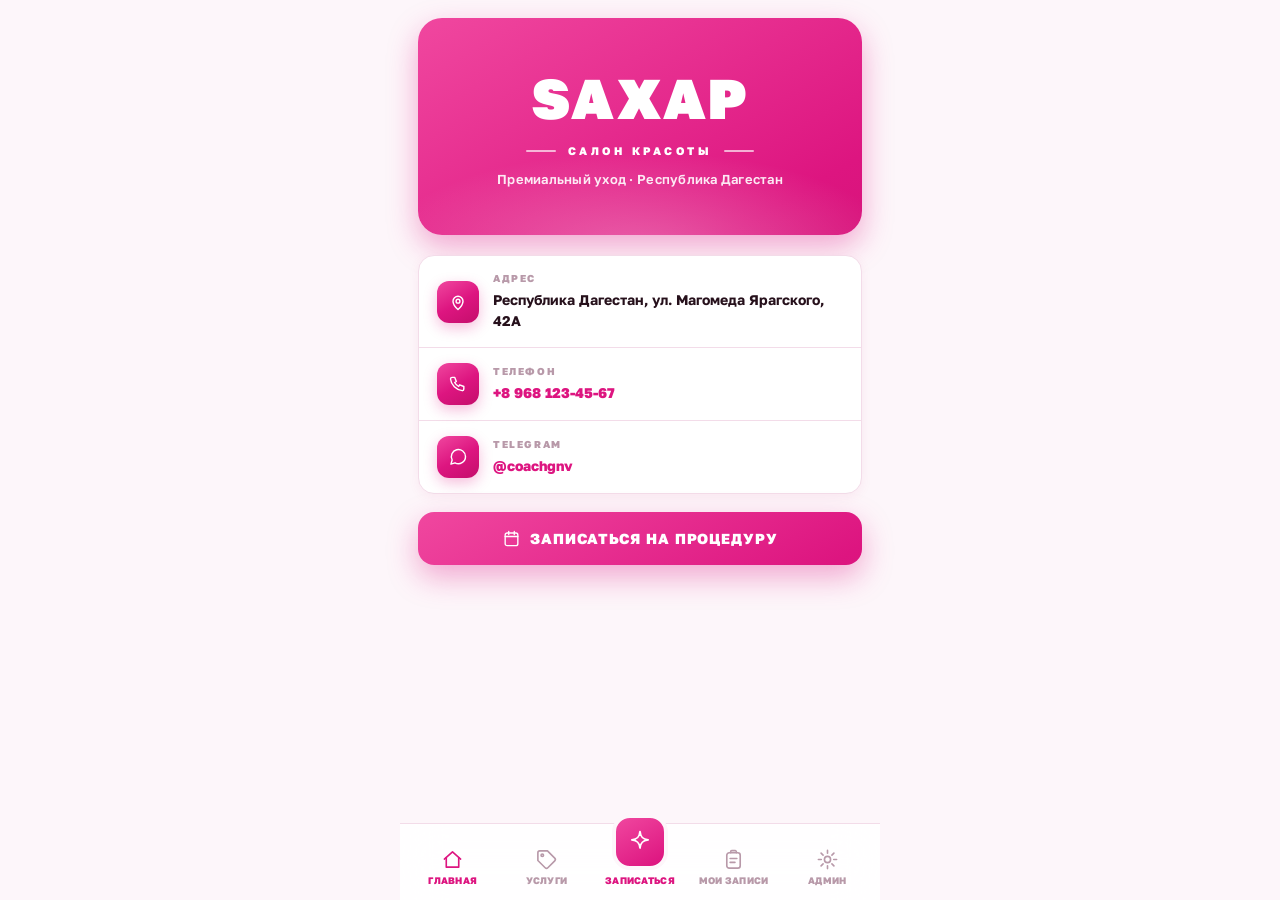
==== commit 0849bd88: "Редизайн Magenta Mono: тема из логотипа в боевых файлах - style.css: маджента-градиент логотипа, Gol" ====
--- a/static/preview.html
+++ b/static/preview.html
@@ -1,4 +1,4 @@
-<!DOCTYPE html>
+﻿<!DOCTYPE html>
 <html lang="ru">
 <head>
   <meta charset="UTF-8">
@@ -6,8 +6,8 @@
   <title>SAXAР — превью дизайна</title>
   <link rel="preconnect" href="https://fonts.googleapis.com">
   <link rel="preconnect" href="https://fonts.gstatic.com" crossorigin>
-  <link href="https://fonts.googleapis.com/css2?family=Cormorant+Garamond:wght@500;600;700&family=Manrope:wght@400;500;600;700;800&display=swap&subset=cyrillic,latin" rel="stylesheet">
-  <link rel="stylesheet" href="style.css?v=20260613">
+  <link href="https://fonts.googleapis.com/css2?family=Golos+Text:wght@400;500;600;700;800;900&display=swap&subset=cyrillic,latin" rel="stylesheet">
+  <link rel="stylesheet" href="style.css?v=20260706">
   <!-- ════ ЗАГЛУШКИ ДЛЯ ОФФЛАЙН-ПРЕВЬЮ (Telegram + API) ════ -->
   <script>
     // Заглушка Telegram WebApp — initData пустой, чтобы показать вкладку «Админ»
@@ -510,6 +510,7 @@
 <div id="loader" class="loader hidden"><div class="spinner"></div></div>
 <div id="toast" class="toast hidden"></div>
 
-<script src="app.js?v=20260613"></script>
+<script src="app.js?v=20260706"></script>
 </body>
 </html>
+
--- a/static/style.css
+++ b/static/style.css
@@ -1,6 +1,6 @@
 /* ════════════════════════════════════════════════
-   SAXAR · Sugar Atelier — премиальная светлая тема
-   Фирменная фуксия из логотипа + тёплый айвори
+   SAXAR · MAGENTA MONO — дизайн как продолжение логотипа
+   Маджента-градиент + белый + жирный гротеск Golos Text
    ════════════════════════════════════════════════ */
 
 /* ── RESET ── */
@@ -8,49 +8,49 @@
 
 :root {
   /* Фон и поверхности */
-  --bg:         #FBF3F1;   /* тёплый айвори-блаш */
-  --bg-tint:    #F4DDE7;   /* атмосферный блаш */
-  --surface:    #FFFFFF;
-  --surface-2:  #FCF1F6;   /* розовая подложка карточек */
+  --bg:        #FDF6FA;   /* розоватый белый */
+  --surface:   #FFFFFF;
+  --surface-2: #FBEAF3;   /* розовая подложка */
 
   /* Текст */
-  --ink:        #2A1620;   /* глубокий сливовый, почти чёрный */
-  --ink-2:      #6B5560;   /* приглушённый вторичный */
-  --ink-3:      #A893A0;   /* едва различимый */
-
-  /* Бренд (фуксия логотипа) */
-  --brand:      #E6177F;
-  --brand-2:    #FF4DA0;
-  --brand-deep: #B80F63;
-  --brand-tint: #FBDDEC;
+  --ink:   #26101B;       /* почти чёрный с розовым подтоном */
+  --ink-2: #745966;
+  --ink-3: #B899A9;
+
+  /* Бренд (снято с логотипа) */
+  --brand:      #DD1580;
+  --brand-2:    #F0479F;
+  --brand-deep: #C40E6B;
+  --brand-tint: #FBDFEE;
+
+  /* Фирменный градиент = заливка логотипа (высветление к центру-низу) */
+  --grad: linear-gradient(150deg, #F0479F 0%, #DD1580 52%, #C40E6B 100%);
 
   /* Служебные */
-  --line:       #F0DEE7;   /* волосяная граница */
-  --gold:       #C99A2E;   /* золотой штрих (звёзды, орнамент) */
-  --ok:         #2E9E6B;
-  --err:        #D64545;
-
-  /* Геометрия */
-  --r-lg:  26px;
-  --r:     18px;
-  --r-sm:  13px;
-  --pill:  999px;
-
-  /* Тени */
-  --sh-sm:    0 4px 14px rgba(42,22,32,.05);
-  --sh:       0 12px 32px rgba(230,23,127,.10);
-  --sh-brand: 0 14px 34px rgba(230,23,127,.32);
-
-  /* Типографика */
-  --font-display: 'Cormorant Garamond', Georgia, 'Times New Roman', serif;
-  --font-body: 'Manrope', -apple-system, BlinkMacSystemFont, 'Segoe UI', Roboto, sans-serif;
+  --line: #F3DCE9;
+  --ok:   #23A06A;
+  --err:  #D64545;
+
+  /* Геометрия — скругления как у плашки логотипа */
+  --r-lg: 24px;
+  --r:    16px;
+  --r-sm: 11px;
+  --pill: 999px;
+
+  /* Тени — всегда с маджентовым оттенком */
+  --sh-sm:    0 3px 12px rgba(196,14,107,.06);
+  --sh:       0 10px 28px rgba(221,21,128,.12);
+  --sh-brand: 0 12px 30px rgba(221,21,128,.35);
+
+  /* Типографика — один гротеск на всё, как буквы логотипа */
+  --font: 'Golos Text', -apple-system, 'Segoe UI', Roboto, sans-serif;
 }
 
 html, body {
   height: 100%;
   background: var(--bg);
   color: var(--ink);
-  font-family: var(--font-body);
+  font-family: var(--font);
   font-size: 15px;
   line-height: 1.55;
   -webkit-font-smoothing: antialiased;
@@ -58,7 +58,7 @@
   overscroll-behavior: none;
 }
 
-/* атмосферный блаш в углах фона */
+/* мягкие маджентовые пятна света по углам */
 body::before {
   content: '';
   position: fixed;
@@ -66,14 +66,14 @@
   z-index: -1;
   pointer-events: none;
   background:
-    radial-gradient(60% 40% at 100% 0%,  rgba(230,23,127,.10) 0%, transparent 60%),
-    radial-gradient(50% 35% at 0% 100%, rgba(255,77,160,.08) 0%, transparent 60%);
+    radial-gradient(55% 38% at 100% 0%,  rgba(240,71,159,.10) 0%, transparent 62%),
+    radial-gradient(48% 32% at 0% 100%,  rgba(221,21,128,.07) 0%, transparent 60%);
 }
 
 #app {
   max-width: 480px;
   margin: 0 auto;
-  padding: 18px 18px 108px;
+  padding: 18px 18px 110px;
   min-height: 100vh;
 }
 
@@ -82,107 +82,129 @@
 .mt-12 { margin-top: 12px; }
 .mt-16 { margin-top: 18px; }
 
-/* ── PAGES ── */
+/* ── PAGES + каскадное появление детей ── */
 .page { display: none; }
-.page.active { display: block; animation: pageIn .4s ease both; }
-@keyframes pageIn {
-  from { opacity: 0; transform: translateY(8px); }
+.page.active { display: block; }
+.page.active > * { animation: rise .45s cubic-bezier(.22,.8,.32,1) both; }
+.page.active > *:nth-child(2) { animation-delay: .05s; }
+.page.active > *:nth-child(3) { animation-delay: .10s; }
+.page.active > *:nth-child(4) { animation-delay: .15s; }
+.page.active > *:nth-child(5) { animation-delay: .20s; }
+@keyframes rise {
+  from { opacity: 0; transform: translateY(14px); }
   to   { opacity: 1; transform: none; }
 }
 
 .page-header { margin-bottom: 20px; }
 .page-eyebrow {
+  display: flex;
+  align-items: baseline;
+  gap: 8px;
   font-size: 11px;
-  letter-spacing: .22em;
+  letter-spacing: .2em;
   text-transform: uppercase;
   color: var(--brand);
-  font-weight: 700;
+  font-weight: 800;
   margin-bottom: 6px;
 }
+/* крупный номер шага — фирменная деталь «01 / 07» */
+.step-big {
+  font-size: 44px;
+  font-weight: 900;
+  line-height: 1;
+  letter-spacing: 0;
+  color: transparent;
+  -webkit-text-stroke: 1.6px var(--brand);
+}
+.step-of   { font-size: 15px; font-weight: 800; letter-spacing: .04em; color: var(--ink-3); }
+.step-word { margin-left: auto; font-size: 11px; letter-spacing: .24em; color: var(--brand); }
+
 .page-header h2 {
-  font-family: var(--font-display);
-  font-size: 34px;
-  font-weight: 600;
-  letter-spacing: .01em;
-  line-height: 1.05;
+  font-size: 27px;
+  font-weight: 900;
+  text-transform: uppercase;
+  letter-spacing: .015em;
+  line-height: 1.12;
   color: var(--ink);
 }
 .hint { color: var(--ink-2); font-size: 13px; margin-top: 6px; }
 
 /* ── STEPS ── */
 .step { display: none; }
-.step.active { display: block; animation: pageIn .35s ease both; }
-
-/* индикатор шага */
+.step.active { display: block; animation: stepIn .35s cubic-bezier(.22,.8,.32,1) both; }
+@keyframes stepIn {
+  from { opacity: 0; transform: translateX(26px); }
+  to   { opacity: 1; transform: none; }
+}
+
+/* прогресс — жирные сегменты, пройденные заливаются градиентом */
 .step-progress {
   display: flex;
   align-items: center;
-  gap: 6px;
+  gap: 5px;
   margin: 14px 0 4px;
 }
 .step-progress .sp-dot {
-  height: 3px;
+  height: 5px;
   flex: 1;
   border-radius: var(--pill);
-  background: var(--line);
+  background: var(--brand-tint);
   transition: background .3s;
 }
-.step-progress .sp-dot.done { background: var(--brand); }
-
-/* ════════ HERO ════════ */
+.step-progress .sp-dot.done { background: var(--grad); }
+
+/* ════════ HERO = ЛОГОТИП ВО ВЕСЬ ЭКРАН ════════ */
 .hero {
   position: relative;
   border-radius: var(--r-lg);
-  padding: 42px 26px 38px;
+  padding: 52px 26px 46px;
   text-align: center;
   overflow: hidden;
-  background: linear-gradient(158deg, #FF3D95 0%, #E6177F 46%, #BE0F67 100%);
+  background: var(--grad);
+  background-size: 160% 160%;
+  animation: gradShift 7s ease-in-out infinite alternate;
   box-shadow: var(--sh-brand);
-  margin-bottom: 22px;
-}
-/* мягкое световое пятно + тонкая рамка как у люкс-карты */
+  margin-bottom: 20px;
+}
+@keyframes gradShift {
+  from { background-position: 0% 0%; }
+  to   { background-position: 100% 100%; }
+}
+/* высветление к центру-низу — точно как на логотипе */
 .hero::before {
   content: '';
   position: absolute; inset: 0;
-  background: radial-gradient(70% 50% at 50% -10%, rgba(255,255,255,.35) 0%, transparent 60%);
-  pointer-events: none;
-}
-.hero::after {
-  content: '';
-  position: absolute; inset: 12px;
-  border: 1px solid rgba(255,255,255,.28);
-  border-radius: calc(var(--r-lg) - 12px);
+  background: radial-gradient(95% 75% at 50% 108%, rgba(255,255,255,.30) 0%, transparent 62%);
   pointer-events: none;
 }
 .hero-mark {
   position: relative;
-  font-family: var(--font-display);
-  font-weight: 600;
-  font-size: 52px;
-  letter-spacing: .14em;
+  font-weight: 900;
+  font-size: 56px;
+  letter-spacing: .035em;
   color: #fff;
   text-transform: uppercase;
   line-height: 1;
-  margin-bottom: 6px;
 }
 .hero-rule {
   position: relative;
   display: flex; align-items: center; justify-content: center;
-  gap: 10px;
-  margin: 10px auto 12px;
-  color: rgba(255,255,255,.85);
+  gap: 12px;
+  margin: 16px auto 10px;
+  color: #fff;
 }
 .hero-rule::before, .hero-rule::after {
-  content: ''; height: 1px; width: 34px;
-  background: rgba(255,255,255,.5);
-}
-.hero-rule span { font-size: 11px; letter-spacing: .28em; text-transform: uppercase; }
+  content: ''; height: 2px; width: 30px;
+  background: rgba(255,255,255,.65);
+  border-radius: var(--pill);
+}
+.hero-rule span { font-size: 11px; font-weight: 800; letter-spacing: .32em; text-transform: uppercase; }
 .hero-sub {
   position: relative;
-  color: rgba(255,255,255,.92);
-  font-size: 13.5px;
-  font-weight: 500;
-  letter-spacing: .01em;
+  color: rgba(255,255,255,.9);
+  font-size: 13px;
+  font-weight: 600;
+  letter-spacing: .02em;
 }
 
 /* ════════ INFO LIST ════════ */
@@ -206,16 +228,17 @@
 .info-row:active { background: var(--surface-2); }
 .info-icon {
   width: 42px; height: 42px;
-  border-radius: 13px;
-  background: var(--brand-tint);
-  color: var(--brand);
+  border-radius: 12px;
+  background: var(--grad);
+  color: #fff;
   display: flex; align-items: center; justify-content: center;
   flex-shrink: 0;
+  box-shadow: 0 5px 14px rgba(221,21,128,.28);
 }
 .info-icon svg { width: 20px; height: 20px; }
-.info-lbl { font-size: 10.5px; color: var(--ink-3); text-transform: uppercase; letter-spacing: .12em; margin-bottom: 2px; font-weight: 700; }
-.info-val { font-size: 14px; font-weight: 600; color: var(--ink); }
-.info-val a { color: var(--brand); text-decoration: none; font-weight: 700; }
+.info-lbl { font-size: 10px; color: var(--ink-3); text-transform: uppercase; letter-spacing: .16em; margin-bottom: 2px; font-weight: 800; }
+.info-val { font-size: 14px; font-weight: 700; color: var(--ink); }
+.info-val a { color: var(--brand); text-decoration: none; font-weight: 800; }
 
 /* ════════ BUTTONS ════════ */
 .btn-primary {
@@ -225,12 +248,15 @@
   gap: 9px;
   width: 100%;
   padding: 17px;
-  background: linear-gradient(135deg, var(--brand-2) 0%, var(--brand) 60%, var(--brand-deep) 100%);
-  color: #fff;
-  font-family: var(--font-body);
-  font-size: 15.5px;
-  font-weight: 700;
-  letter-spacing: .01em;
+  background: var(--grad);
+  background-size: 180% 180%;
+  animation: gradShift 5s ease-in-out infinite alternate;
+  color: #fff;
+  font-family: var(--font);
+  font-size: 14.5px;
+  font-weight: 800;
+  text-transform: uppercase;
+  letter-spacing: .06em;
   border: none;
   border-radius: var(--r);
   cursor: pointer;
@@ -238,7 +264,7 @@
   transition: transform .14s, box-shadow .2s, filter .2s;
 }
 .btn-primary svg { width: 19px; height: 19px; }
-.btn-primary:active { transform: translateY(1px) scale(.99); filter: brightness(1.03); }
+.btn-primary:active { transform: translateY(1px) scale(.99); filter: brightness(1.05); }
 
 .btn-secondary {
   display: block;
@@ -246,10 +272,12 @@
   padding: 15px;
   background: transparent;
   color: var(--ink-2);
-  font-family: var(--font-body);
-  font-size: 14.5px;
-  font-weight: 600;
-  border: 1.5px solid var(--line);
+  font-family: var(--font);
+  font-size: 13.5px;
+  font-weight: 700;
+  text-transform: uppercase;
+  letter-spacing: .05em;
+  border: 2px solid var(--line);
   border-radius: var(--r);
   cursor: pointer;
   text-align: center;
@@ -261,9 +289,11 @@
   background: none;
   border: none;
   color: var(--ink-2);
-  font-family: var(--font-body);
-  font-size: 13.5px;
-  font-weight: 600;
+  font-family: var(--font);
+  font-size: 13px;
+  font-weight: 700;
+  text-transform: uppercase;
+  letter-spacing: .06em;
   cursor: pointer;
   padding: 0;
   margin-bottom: 14px;
@@ -281,7 +311,7 @@
   gap: 4px;
   background: var(--surface-2);
   padding: 4px;
-  border-radius: var(--pill);
+  border-radius: var(--r-sm);
   border: 1px solid var(--line);
   margin-bottom: 20px;
 }
@@ -290,18 +320,20 @@
   padding: 11px 8px;
   background: none;
   border: none;
-  border-radius: var(--pill);
-  font-family: var(--font-body);
-  font-size: 14px;
-  font-weight: 700;
+  border-radius: calc(var(--r-sm) - 3px);
+  font-family: var(--font);
+  font-size: 13px;
+  font-weight: 800;
+  text-transform: uppercase;
+  letter-spacing: .05em;
   color: var(--ink-2);
   cursor: pointer;
   transition: all .25s;
 }
 .seg-btn.active {
-  background: var(--surface);
-  color: var(--brand);
-  box-shadow: var(--sh-sm);
+  background: var(--grad);
+  color: #fff;
+  box-shadow: 0 4px 12px rgba(221,21,128,.3);
 }
 
 /* большие карточки выбора пола (шаг записи) */
@@ -310,12 +342,14 @@
   flex: 1;
   padding: 26px 14px;
   border-radius: var(--r);
-  border: 1.5px solid var(--line);
+  border: 2px solid var(--line);
   background: var(--surface);
   color: var(--ink);
-  font-family: var(--font-body);
-  font-size: 15px;
-  font-weight: 700;
+  font-family: var(--font);
+  font-size: 14px;
+  font-weight: 800;
+  text-transform: uppercase;
+  letter-spacing: .04em;
   cursor: pointer;
   transition: all .22s;
   display: flex;
@@ -325,11 +359,12 @@
   box-shadow: var(--sh-sm);
 }
 .gender-btn .g-icon {
-  width: 54px; height: 54px;
-  border-radius: 50%;
-  background: var(--brand-tint);
-  color: var(--brand);
+  width: 56px; height: 56px;
+  border-radius: 16px;             /* скруглённый квадрат — форма логотипа */
+  background: var(--grad);
+  color: #fff;
   display: flex; align-items: center; justify-content: center;
+  box-shadow: 0 6px 16px rgba(221,21,128,.3);
 }
 .gender-btn .g-icon svg { width: 26px; height: 26px; }
 .gender-btn:active { transform: scale(.97); border-color: var(--brand); }
@@ -345,8 +380,8 @@
 }
 .cat-title {
   padding: 17px 18px;
-  font-size: 15px;
-  font-weight: 700;
+  font-size: 14.5px;
+  font-weight: 800;
   cursor: pointer;
   display: flex;
   justify-content: space-between;
@@ -358,19 +393,19 @@
 .cat-title:active { background: var(--surface-2); }
 .cat-title-left { display: flex; align-items: center; gap: 12px; min-width: 0; }
 .cat-dot {
-  width: 9px; height: 9px;
-  border-radius: 50%;
-  background: var(--brand);
+  width: 10px; height: 10px;
+  border-radius: 3px;              /* квадратик со скруглением — мини-логотип */
+  background: var(--grad);
   flex-shrink: 0;
 }
 .cat-name { overflow: hidden; text-overflow: ellipsis; white-space: nowrap; }
 .cat-count {
   font-size: 11px;
-  color: var(--brand);
-  background: var(--brand-tint);
+  color: #fff;
+  background: var(--grad);
   padding: 2px 9px;
   border-radius: var(--pill);
-  font-weight: 700;
+  font-weight: 800;
   flex-shrink: 0;
 }
 .cat-arrow { color: var(--ink-3); transition: transform .25s; flex-shrink: 0; display: flex; }
@@ -399,8 +434,8 @@
 .svc-name { font-size: 14px; font-weight: 600; color: var(--ink); margin-bottom: 5px; line-height: 1.35; }
 .svc-meta { display: flex; align-items: center; gap: 10px; }
 .svc-price {
-  font-size: 13px;
-  font-weight: 800;
+  font-size: 13.5px;
+  font-weight: 900;                /* цена — украшение */
   color: var(--brand);
 }
 .svc-dur { font-size: 12px; color: var(--ink-3); display: inline-flex; align-items: center; gap: 4px; }
@@ -412,14 +447,16 @@
   color: var(--brand);
   border: none;
   border-radius: var(--pill);
-  font-family: var(--font-body);
-  font-size: 12.5px;
-  font-weight: 700;
+  font-family: var(--font);
+  font-size: 11.5px;
+  font-weight: 800;
+  text-transform: uppercase;
+  letter-spacing: .04em;
   cursor: pointer;
   transition: all .2s;
   white-space: nowrap;
 }
-.svc-btn:active { background: var(--brand); color: #fff; transform: scale(.96); }
+.svc-btn:active { background: var(--grad); color: #fff; transform: scale(.96); }
 
 /* ════════ ОПЦИИ ЗАПИСИ ════════ */
 .book-option {
@@ -447,7 +484,7 @@
 .book-option-icon svg { width: 21px; height: 21px; }
 .book-option-body { flex: 1; min-width: 0; }
 .book-option-name { font-size: 14.5px; font-weight: 700; color: var(--ink); margin-bottom: 3px; line-height: 1.3; }
-.book-option-price { font-size: 13px; color: var(--brand); font-weight: 700; display: inline-flex; gap: 8px; align-items: center; }
+.book-option-price { font-size: 13.5px; color: var(--brand); font-weight: 900; display: inline-flex; gap: 8px; align-items: center; }
 .book-option-arrow { margin-left: auto; color: var(--ink-3); flex-shrink: 0; display: flex; }
 .book-option-arrow svg { width: 18px; height: 18px; }
 
@@ -467,26 +504,27 @@
 }
 .date-option:active { border-color: var(--brand); background: var(--surface-2); }
 .date-day-badge {
-  width: 48px; height: 48px;
-  border-radius: 14px;
+  width: 50px; height: 50px;
+  border-radius: 14px;             /* мини-плашка логотипа */
   background: var(--surface-2);
   display: flex; flex-direction: column; align-items: center; justify-content: center;
   flex-shrink: 0;
   line-height: 1;
 }
-.date-day-badge .dd-num { font-family: var(--font-display); font-size: 22px; font-weight: 600; color: var(--ink); }
-.date-day-badge .dd-day { font-size: 9.5px; font-weight: 700; letter-spacing: .08em; text-transform: uppercase; color: var(--ink-3); margin-top: 2px; }
-.date-weekend .date-day-badge { background: var(--brand-tint); }
-.date-weekend .date-day-badge .dd-num { color: var(--brand); }
-.date-weekend .date-day-badge .dd-day { color: var(--brand); }
-.date-val { font-size: 15px; font-weight: 700; }
+.date-day-badge .dd-num { font-size: 21px; font-weight: 900; color: var(--ink); }
+.date-day-badge .dd-day { font-size: 9px; font-weight: 800; letter-spacing: .1em; text-transform: uppercase; color: var(--ink-3); margin-top: 3px; }
+/* выходной — плашка заливается фирменным градиентом */
+.date-weekend .date-day-badge { background: var(--grad); box-shadow: 0 5px 14px rgba(221,21,128,.3); }
+.date-weekend .date-day-badge .dd-num { color: #fff; }
+.date-weekend .date-day-badge .dd-day { color: rgba(255,255,255,.85); }
+.date-val { font-size: 15px; font-weight: 800; }
 .date-subval { font-size: 12.5px; color: var(--ink-2); margin-top: 2px; }
 
 /* ════════ ВРЕМЯ ════════ */
 .legend { display: flex; gap: 18px; color: var(--ink-2); font-size: 12.5px; margin-bottom: 16px; }
 .legend span { display: inline-flex; align-items: center; gap: 6px; }
-.legend .lg-dot { width: 8px; height: 8px; border-radius: 50%; }
-.legend .lg-free { background: var(--brand); }
+.legend .lg-dot { width: 9px; height: 9px; border-radius: 3px; }
+.legend .lg-free { background: var(--grad); }
 .legend .lg-busy { background: var(--line); }
 .times-grid {
   display: grid;
@@ -498,34 +536,35 @@
   padding: 15px 8px;
   border-radius: var(--r-sm);
   text-align: center;
-  font-size: 14.5px; font-weight: 700;
-  background: var(--surface);
-  border: 1.5px solid var(--line);
+  font-size: 14.5px; font-weight: 800;
+  background: var(--surface);
+  border: 2px solid var(--line);
   box-shadow: var(--sh-sm);
   transition: all .18s;
 }
 .time-slot.free { cursor: pointer; color: var(--ink); }
 .time-slot.free:active,
 .time-slot.sel {
-  background: var(--brand);
-  border-color: var(--brand);
+  background: var(--grad);
+  border-color: transparent;
   color: #fff;
   box-shadow: var(--sh-brand);
-}
-.time-slot.busy { opacity: .4; cursor: not-allowed; text-decoration: line-through; color: var(--ink-3); box-shadow: none; }
+  transform: scale(1.04);
+}
+.time-slot.busy { opacity: .38; cursor: not-allowed; text-decoration: line-through; color: var(--ink-3); box-shadow: none; }
 
 /* ════════ ФОРМА ════════ */
-.field-label { font-size: 12px; font-weight: 700; color: var(--ink-2); margin-bottom: 8px; letter-spacing: .02em; }
+.field-label { font-size: 11px; font-weight: 800; color: var(--ink-2); margin-bottom: 8px; letter-spacing: .12em; text-transform: uppercase; }
 .form-input {
   width: 100%;
   padding: 16px 18px;
   background: var(--surface);
-  border: 1.5px solid var(--line);
+  border: 2px solid var(--line);
   border-radius: var(--r);
   color: var(--ink);
-  font-family: var(--font-body);
+  font-family: var(--font);
   font-size: 16px;
-  font-weight: 500;
+  font-weight: 600;
   outline: none;
   box-shadow: var(--sh-sm);
   transition: border-color .2s, box-shadow .2s;
@@ -534,7 +573,7 @@
   border-color: var(--brand);
   box-shadow: 0 0 0 4px var(--brand-tint);
 }
-.form-input::placeholder { color: var(--ink-3); }
+.form-input::placeholder { color: var(--ink-3); font-weight: 500; }
 
 /* ════════ КАРТОЧКА ПОДТВЕРЖДЕНИЯ ════════ */
 .info-card-big {
@@ -553,27 +592,28 @@
   border-bottom: 1px solid var(--line);
 }
 .c-row:last-child { border-bottom: none; }
-.c-lbl { color: var(--ink-2); font-size: 13px; flex-shrink: 0; }
+.c-lbl { color: var(--ink-2); font-size: 12px; font-weight: 700; text-transform: uppercase; letter-spacing: .08em; flex-shrink: 0; }
 .c-val { font-size: 14px; font-weight: 700; text-align: right; line-height: 1.35; }
-.c-pink { color: var(--brand); font-size: 15px; }
+.c-pink { color: var(--brand); font-size: 15px; font-weight: 900; }
 
 /* ════════ УСПЕХ ════════ */
 .success-wrap { text-align: center; padding: 30px 0; }
 .success-badge {
-  width: 92px; height: 92px;
+  width: 96px; height: 96px;
   margin: 0 auto 22px;
-  border-radius: 50%;
-  background: linear-gradient(135deg, var(--brand-2), var(--brand-deep));
+  border-radius: 28px;             /* скруглённый квадрат — форма логотипа */
+  background: var(--grad);
   display: flex; align-items: center; justify-content: center;
   color: #fff;
   box-shadow: var(--sh-brand);
   animation: pop .5s cubic-bezier(.18,.89,.32,1.28) both;
 }
 .success-badge svg { width: 46px; height: 46px; }
-@keyframes pop { from { transform: scale(.4); opacity: 0; } to { transform: scale(1); opacity: 1; } }
+@keyframes pop { from { transform: scale(.4) rotate(-8deg); opacity: 0; } to { transform: scale(1) rotate(0); opacity: 1; } }
 .success-title {
-  font-family: var(--font-display);
-  font-size: 32px; font-weight: 600;
+  font-size: 25px; font-weight: 900;
+  text-transform: uppercase;
+  letter-spacing: .02em;
   margin-bottom: 20px;
   color: var(--ink);
 }
@@ -592,31 +632,33 @@
 .booking-card::before {
   content: '';
   position: absolute; left: 0; top: 0; bottom: 0;
-  width: 4px;
-  background: linear-gradient(var(--brand-2), var(--brand-deep));
+  width: 5px;
+  background: var(--grad);
 }
 .bk-header { display: flex; justify-content: space-between; align-items: flex-start; margin-bottom: 12px; gap: 10px; }
-.bk-name { font-size: 15px; font-weight: 700; flex: 1; line-height: 1.35; color: var(--ink); }
+.bk-name { font-size: 15px; font-weight: 800; flex: 1; line-height: 1.35; color: var(--ink); }
 .bk-id {
-  color: var(--ink-2); font-size: 11.5px; flex-shrink: 0; font-weight: 700;
-  background: var(--surface-2);
+  color: var(--brand); font-size: 11px; flex-shrink: 0; font-weight: 800;
+  background: var(--brand-tint);
   padding: 3px 10px; border-radius: var(--pill);
 }
 .bk-meta { display: flex; gap: 18px; font-size: 13px; color: var(--ink-2); margin-bottom: 10px; }
-.bk-meta b { color: var(--ink); }
+.bk-meta b { color: var(--ink); font-weight: 800; }
 .bk-meta span { display: inline-flex; align-items: center; gap: 6px; }
 .bk-meta svg { width: 14px; height: 14px; color: var(--brand); }
-.bk-price { color: var(--brand); font-weight: 800; font-size: 14.5px; margin-bottom: 14px; }
+.bk-price { color: var(--brand); font-weight: 900; font-size: 15px; margin-bottom: 14px; }
 .bk-client { font-size: 13.5px; margin-bottom: 14px; color: var(--ink-2); display: flex; flex-direction: column; gap: 4px; }
 .bk-client b { color: var(--ink); }
 .btn-cancel {
   width: 100%; padding: 12px;
   background: transparent;
   color: var(--err);
-  border: 1.5px solid rgba(214,69,69,.3);
+  border: 2px solid rgba(214,69,69,.25);
   border-radius: var(--r-sm);
-  font-family: var(--font-body);
-  font-size: 13.5px; font-weight: 700;
+  font-family: var(--font);
+  font-size: 12.5px; font-weight: 800;
+  text-transform: uppercase;
+  letter-spacing: .04em;
   cursor: pointer;
   transition: all .2s;
 }
@@ -628,25 +670,27 @@
   margin-bottom: 18px;
   background: var(--surface-2);
   padding: 4px;
-  border-radius: var(--pill);
+  border-radius: var(--r-sm);
   border: 1px solid var(--line);
 }
 .tab {
   flex: 1; padding: 11px 6px;
   background: none; border: none;
   color: var(--ink-2);
-  font-family: var(--font-body);
-  font-size: 13.5px; font-weight: 700;
-  border-radius: var(--pill); cursor: pointer;
+  font-family: var(--font);
+  font-size: 12.5px; font-weight: 800;
+  text-transform: uppercase;
+  letter-spacing: .04em;
+  border-radius: calc(var(--r-sm) - 3px); cursor: pointer;
   transition: all .22s;
 }
 .tab.active {
-  background: var(--surface);
-  color: var(--brand);
-  box-shadow: var(--sh-sm);
+  background: var(--grad);
+  color: #fff;
+  box-shadow: 0 4px 12px rgba(221,21,128,.3);
 }
 .tab-panel { display: none; }
-.tab-panel.active { display: block; animation: pageIn .3s ease both; }
+.tab-panel.active { display: block; animation: rise .3s ease both; }
 
 /* ════════ СТАТИСТИКА ════════ */
 .stat-grid { display: grid; grid-template-columns: repeat(3,1fr); gap: 11px; margin-bottom: 16px; }
@@ -657,19 +701,18 @@
   box-shadow: var(--sh-sm);
 }
 .stat-val {
-  font-family: var(--font-display);
-  font-size: 30px; font-weight: 600;
+  font-size: 30px; font-weight: 900;
   color: var(--brand);
   line-height: 1;
 }
-.stat-lbl { font-size: 10.5px; color: var(--ink-3); margin-top: 6px; text-transform: uppercase; letter-spacing: .08em; font-weight: 700; }
+.stat-lbl { font-size: 10px; color: var(--ink-3); margin-top: 6px; text-transform: uppercase; letter-spacing: .1em; font-weight: 800; }
 .stat-block {
   background: var(--surface); border-radius: var(--r);
   padding: 18px; margin-bottom: 13px;
   border: 1px solid var(--line);
   box-shadow: var(--sh-sm);
 }
-.stat-block-title { font-size: 14px; font-weight: 700; margin-bottom: 16px; color: var(--ink); display: flex; align-items: center; gap: 8px; }
+.stat-block-title { font-size: 13px; font-weight: 800; text-transform: uppercase; letter-spacing: .06em; margin-bottom: 16px; color: var(--ink); display: flex; align-items: center; gap: 8px; }
 .stat-block-title svg { width: 17px; height: 17px; color: var(--brand); }
 .stat-row {
   display: flex; justify-content: space-between;
@@ -678,11 +721,11 @@
   color: var(--ink-2);
 }
 .stat-row:last-child { border-bottom: none; }
-.stat-row-right { color: var(--brand); font-weight: 700; }
-.progress-wrap { height: 6px; background: var(--surface-2); border-radius: var(--pill); overflow: hidden; }
+.stat-row-right { color: var(--brand); font-weight: 800; }
+.progress-wrap { height: 7px; background: var(--surface-2); border-radius: var(--pill); overflow: hidden; }
 .progress-fill {
   height: 100%;
-  background: linear-gradient(90deg, var(--brand-2), var(--brand));
+  background: var(--grad);
   border-radius: var(--pill);
   transition: width .6s ease;
 }
@@ -694,28 +737,29 @@
   border: 1px solid var(--line);
   box-shadow: var(--sh-sm);
 }
-.review-stars { font-size: 14px; margin-bottom: 6px; color: var(--gold); letter-spacing: 2px; }
+.review-stars { font-size: 14px; margin-bottom: 6px; color: var(--brand); letter-spacing: 2px; }
 .review-svc { font-size: 14px; font-weight: 700; margin-bottom: 5px; color: var(--ink); }
 .review-meta { font-size: 12px; color: var(--ink-3); }
 
 /* ════════ EMPTY ════════ */
 .empty { text-align: center; padding: 52px 20px; color: var(--ink-2); }
 .empty-ico {
-  width: 72px; height: 72px;
+  width: 76px; height: 76px;
   margin: 0 auto 18px;
-  border-radius: 50%;
-  background: var(--brand-tint);
-  color: var(--brand);
+  border-radius: 22px;             /* форма логотипа */
+  background: var(--grad);
+  color: #fff;
   display: flex; align-items: center; justify-content: center;
+  box-shadow: var(--sh-brand);
 }
 .empty-ico svg { width: 32px; height: 32px; }
-.empty-tit { font-size: 17px; font-weight: 700; color: var(--ink); margin-bottom: 6px; }
+.empty-tit { font-size: 16px; font-weight: 800; text-transform: uppercase; letter-spacing: .02em; color: var(--ink); margin-bottom: 6px; }
 .empty-txt { font-size: 14px; margin-bottom: 22px; color: var(--ink-2); }
 
 /* ════════ LOADER ════════ */
 .loader {
   position: fixed; inset: 0;
-  background: rgba(251,243,241,.78);
+  background: rgba(253,246,250,.8);
   display: flex; align-items: center; justify-content: center;
   z-index: 999;
   backdrop-filter: blur(6px);
@@ -732,12 +776,12 @@
 
 /* ════════ TOAST ════════ */
 .toast {
-  position: fixed; bottom: 104px; left: 50%; transform: translateX(-50%);
+  position: fixed; bottom: 106px; left: 50%; transform: translateX(-50%);
   background: var(--ink); color: #fff;
-  padding: 13px 24px; border-radius: var(--pill);
-  font-size: 13.5px; font-weight: 600;
+  padding: 13px 24px; border-radius: var(--r-sm);
+  font-size: 13.5px; font-weight: 700;
   z-index: 1000; white-space: nowrap; max-width: 90vw;
-  box-shadow: 0 10px 30px rgba(42,22,32,.25);
+  box-shadow: 0 10px 30px rgba(38,16,27,.3);
   animation: toastIn .3s ease both;
 }
 @keyframes toastIn { from { opacity: 0; transform: translate(-50%, 10px); } to { opacity: 1; transform: translate(-50%, 0); } }
@@ -750,7 +794,7 @@
   max-width: 480px; margin: 0 auto;
   display: flex;
   align-items: flex-end;
-  background: rgba(255,255,255,.92);
+  background: rgba(255,255,255,.9);
   border-top: 1px solid var(--line);
   padding: 9px 6px calc(9px + env(safe-area-inset-bottom));
   z-index: 100;
@@ -762,26 +806,30 @@
   background: none; border: none;
   color: var(--ink-3); cursor: pointer;
   padding: 5px 2px;
-  font-family: var(--font-body);
+  font-family: var(--font);
   transition: color .2s;
 }
 .nav-btn .ni { display: flex; }
 .nav-btn .ni svg { width: 23px; height: 23px; }
-.nav-btn .nl { font-size: 10px; font-weight: 700; letter-spacing: .01em; }
+.nav-btn .nl { font-size: 9.5px; font-weight: 800; letter-spacing: .03em; text-transform: uppercase; }
 .nav-btn.active { color: var(--brand); }
 
-/* центральная кнопка-CTA «Записаться» */
+/* центральная кнопка-CTA «Записаться» — светящийся круг */
 .nav-cta { color: var(--brand) !important; }
 .nav-cta .ni {
-  width: 54px; height: 54px;
-  margin-top: -22px;
-  border-radius: 50%;
-  background: linear-gradient(135deg, var(--brand-2), var(--brand-deep));
+  width: 56px; height: 56px;
+  margin-top: -24px;
+  border-radius: 18px;             /* скруглённый квадрат логотипа */
+  background: var(--grad);
+  background-size: 180% 180%;
+  animation: gradShift 5s ease-in-out infinite alternate, ctaGlow 2.6s ease-in-out infinite;
   color: #fff;
   align-items: center; justify-content: center;
-  box-shadow: var(--sh-brand);
   border: 4px solid var(--bg);
-  transition: transform .16s;
+}
+@keyframes ctaGlow {
+  0%, 100% { box-shadow: 0 10px 26px rgba(221,21,128,.35); }
+  50%      { box-shadow: 0 12px 34px rgba(221,21,128,.55); }
 }
 .nav-cta .ni svg { width: 26px; height: 26px; }
 .nav-cta:active .ni { transform: scale(.93); }
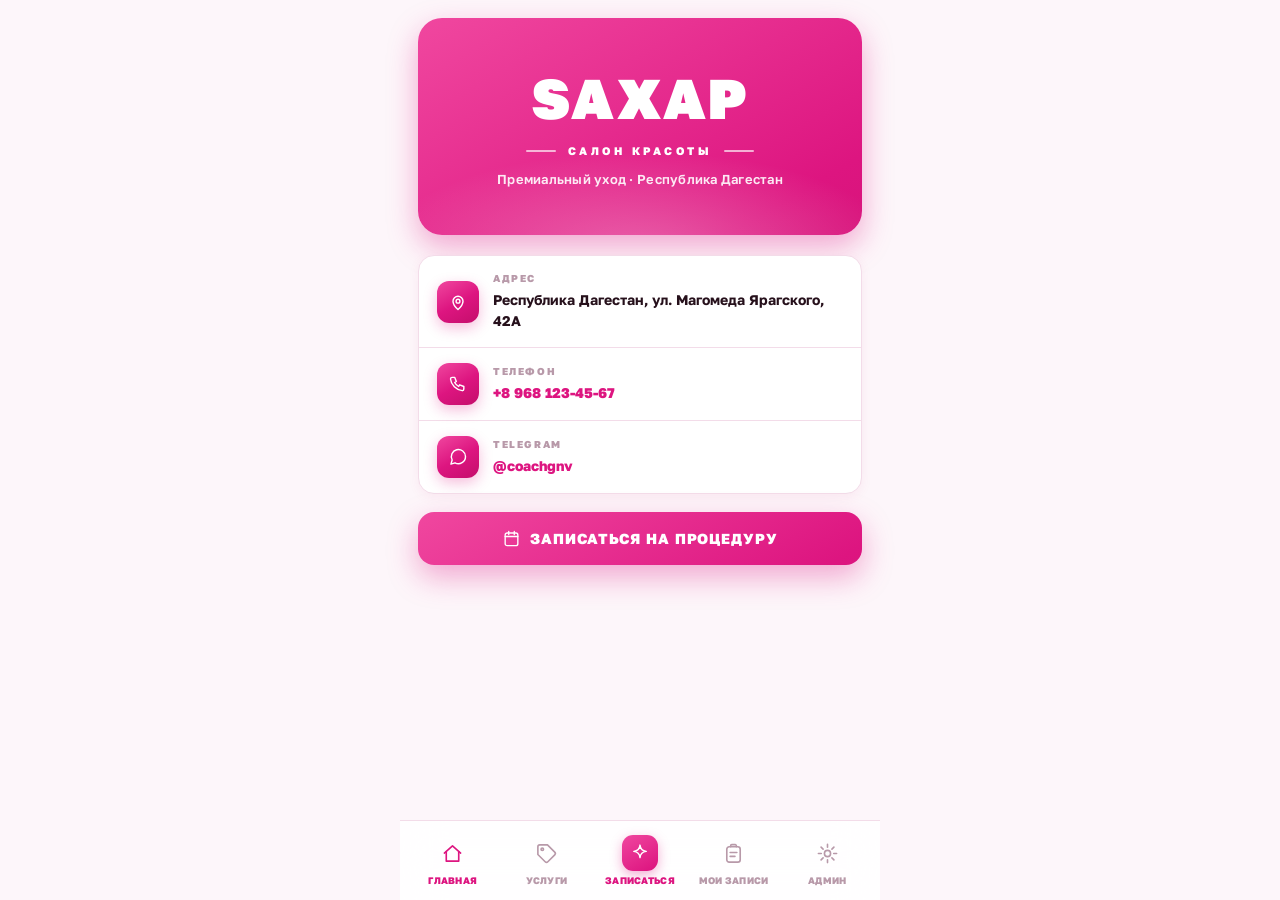
==== commit 7f108e3a: "Навигация: кнопка «Записаться» в один ряд с остальными - убраны отрицательный отступ, увеличенный ра" ====
--- a/static/preview.html
+++ b/static/preview.html
@@ -7,7 +7,7 @@
   <link rel="preconnect" href="https://fonts.googleapis.com">
   <link rel="preconnect" href="https://fonts.gstatic.com" crossorigin>
   <link href="https://fonts.googleapis.com/css2?family=Golos+Text:wght@400;500;600;700;800;900&display=swap&subset=cyrillic,latin" rel="stylesheet">
-  <link rel="stylesheet" href="style.css?v=20260706">
+  <link rel="stylesheet" href="style.css?v=20260706b">
   <!-- ════ ЗАГЛУШКИ ДЛЯ ОФФЛАЙН-ПРЕВЬЮ (Telegram + API) ════ -->
   <script>
     // Заглушка Telegram WebApp — initData пустой, чтобы показать вкладку «Админ»
--- a/static/style.css
+++ b/static/style.css
@@ -809,28 +809,23 @@
   font-family: var(--font);
   transition: color .2s;
 }
-.nav-btn .ni { display: flex; }
+/* фиксированная высота зоны иконки — все кнопки на одном уровне */
+.nav-btn .ni { display: flex; align-items: center; justify-content: center; height: 36px; }
 .nav-btn .ni svg { width: 23px; height: 23px; }
 .nav-btn .nl { font-size: 9.5px; font-weight: 800; letter-spacing: .03em; text-transform: uppercase; }
 .nav-btn.active { color: var(--brand); }
 
-/* центральная кнопка-CTA «Записаться» — светящийся круг */
+/* центральная кнопка-CTA «Записаться» — в ряд с остальными, иконка в градиентной плашке */
 .nav-cta { color: var(--brand) !important; }
 .nav-cta .ni {
-  width: 56px; height: 56px;
-  margin-top: -24px;
-  border-radius: 18px;             /* скруглённый квадрат логотипа */
+  width: 36px; height: 36px;
+  border-radius: 11px;             /* скруглённый квадрат логотипа */
   background: var(--grad);
   background-size: 180% 180%;
-  animation: gradShift 5s ease-in-out infinite alternate, ctaGlow 2.6s ease-in-out infinite;
-  color: #fff;
-  align-items: center; justify-content: center;
-  border: 4px solid var(--bg);
-}
-@keyframes ctaGlow {
-  0%, 100% { box-shadow: 0 10px 26px rgba(221,21,128,.35); }
-  50%      { box-shadow: 0 12px 34px rgba(221,21,128,.55); }
-}
-.nav-cta .ni svg { width: 26px; height: 26px; }
+  animation: gradShift 5s ease-in-out infinite alternate;
+  color: #fff;
+  box-shadow: 0 4px 12px rgba(221,21,128,.35);
+  transition: transform .16s;
+}
+.nav-cta .ni svg { width: 20px; height: 20px; }
 .nav-cta:active .ni { transform: scale(.93); }
-.nav-cta .nl { margin-top: 1px; }
